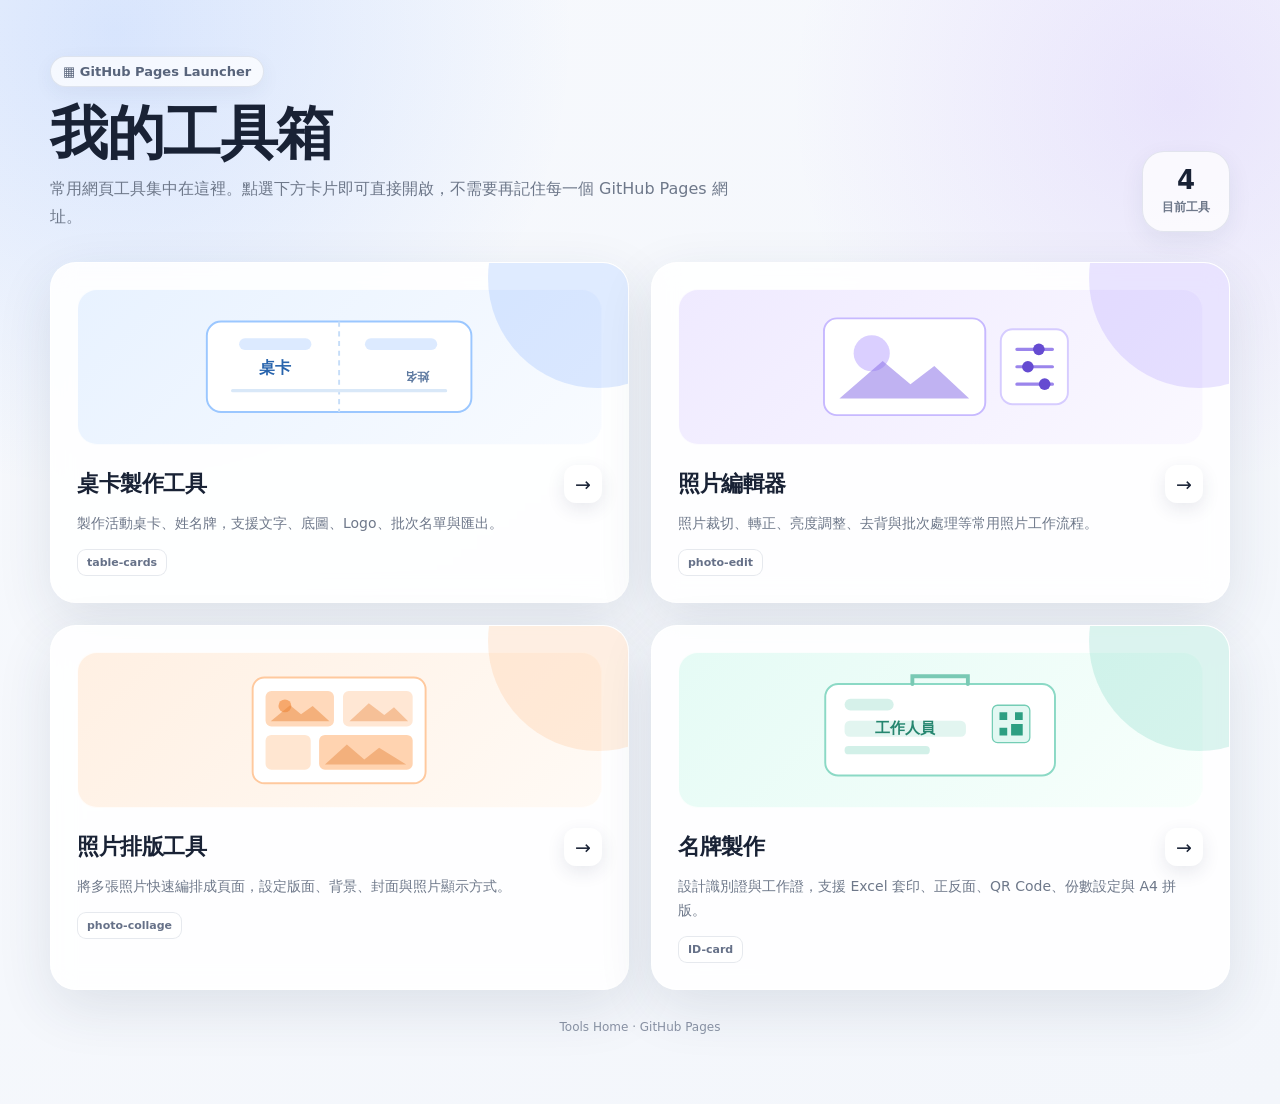
==== index.html @ 3f393a5d "Add ID-card to tools home" ====
<!DOCTYPE html>
<html lang="zh-Hant">
<head>
  <meta charset="UTF-8" />
  <meta name="viewport" content="width=device-width, initial-scale=1.0" />
  <meta name="theme-color" content="#f4f7fb" />
  <title>我的工具箱</title>
  <style>
    :root{
      --bg:#f3f6fb;--panel:rgba(255,255,255,.88);--text:#192235;--muted:#6e788a;
      --line:rgba(82,101,137,.14);--shadow:0 18px 55px rgba(37,52,81,.11);
      --shadow-hover:0 26px 70px rgba(37,52,81,.18);--radius:26px
    }
    *{box-sizing:border-box}
    html,body{margin:0;min-height:100%;font-family:"Microsoft JhengHei","Noto Sans TC",system-ui,-apple-system,BlinkMacSystemFont,"Segoe UI",sans-serif;color:var(--text)}
    body{min-height:100vh;background:radial-gradient(circle at 9% 3%,rgba(74,137,255,.18),transparent 29%),radial-gradient(circle at 92% 9%,rgba(151,97,255,.13),transparent 25%),linear-gradient(145deg,#f7f9fd,var(--bg))}
    a{color:inherit;text-decoration:none}
    .shell{width:min(1180px,calc(100% - 40px));margin:auto;padding:56px 0 70px}
    .hero{display:flex;align-items:flex-end;justify-content:space-between;gap:24px;margin-bottom:30px}
    .eyebrow{display:inline-flex;align-items:center;gap:8px;padding:7px 12px;border:1px solid var(--line);border-radius:999px;background:rgba(255,255,255,.72);font-size:13px;font-weight:800;color:#58647b;box-shadow:0 6px 20px rgba(45,61,95,.06)}
    h1{margin:15px 0 10px;font-size:clamp(36px,5vw,58px);line-height:1.08;letter-spacing:-1.5px}
    .hero p{max-width:690px;margin:0;color:var(--muted);font-size:16px;line-height:1.8}
    .count{flex:0 0 auto;padding:15px 19px;border:1px solid var(--line);border-radius:22px;background:rgba(255,255,255,.74);box-shadow:0 8px 25px rgba(35,52,86,.07);text-align:center}
    .count strong{display:block;font-size:26px;line-height:1}.count span{display:block;margin-top:6px;color:var(--muted);font-size:12px;font-weight:700}
    .grid{display:grid;grid-template-columns:repeat(2,minmax(0,1fr));gap:22px}
    .card{position:relative;min-height:330px;padding:26px;overflow:hidden;border:1px solid rgba(255,255,255,.9);border-radius:var(--radius);background:var(--panel);box-shadow:var(--shadow);backdrop-filter:blur(12px);transition:.22s ease}
    .card:hover{transform:translateY(-6px);box-shadow:var(--shadow-hover);border-color:rgba(95,118,160,.24)}
    .card:focus-visible{outline:4px solid rgba(61,118,255,.25);outline-offset:4px}
    .card::after{content:"";position:absolute;width:220px;height:220px;right:-80px;top:-95px;border-radius:50%;background:var(--glow);opacity:.75}
    .art{height:156px;display:flex;align-items:center;justify-content:center;position:relative;overflow:hidden;border:1px solid rgba(255,255,255,.8);border-radius:20px;background:var(--art-bg)}
    .art svg{width:88%;height:88%;position:relative;z-index:1}
    .card-head{display:flex;align-items:center;justify-content:space-between;gap:14px;margin-top:20px}
    .card h2{margin:0;font-size:22px;letter-spacing:-.4px}
    .arrow{width:38px;height:38px;display:grid;place-items:center;border-radius:12px;background:#fff;box-shadow:0 6px 18px rgba(35,52,86,.1);font-size:19px;transition:transform .2s ease}
    .card:hover .arrow{transform:translateX(3px)}
    .card p{margin:9px 0 0;color:var(--muted);font-size:14px;line-height:1.7}
    .tag{display:inline-block;margin-top:13px;padding:6px 9px;border:1px solid var(--line);border-radius:9px;background:rgba(255,255,255,.72);color:#667188;font-size:11px;font-weight:800}
    .table{--glow:rgba(74,142,255,.23);--art-bg:linear-gradient(135deg,#e8f2ff,#f8fbff)}
    .edit{--glow:rgba(127,92,255,.21);--art-bg:linear-gradient(135deg,#efeaff,#faf8ff)}
    .collage{--glow:rgba(255,158,79,.22);--art-bg:linear-gradient(135deg,#fff0e3,#fffaf5)}
    .idcard{--glow:rgba(45,190,156,.22);--art-bg:linear-gradient(135deg,#e5fbf5,#f8fffc)}
    footer{margin-top:30px;text-align:center;color:#8a93a5;font-size:12px}
    @media(max-width:760px){.shell{width:min(100% - 24px,1180px);padding:34px 0 45px}.hero{align-items:flex-start}.count{display:none}.grid{grid-template-columns:1fr}.card{min-height:310px;padding:20px}.art{height:145px}}
    @media(prefers-reduced-motion:reduce){.card,.arrow{transition:none}.card:hover{transform:none}}
  </style>
</head>
<body>
<main class="shell">
  <header class="hero">
    <div>
      <div class="eyebrow">▦ GitHub Pages Launcher</div>
      <h1>我的工具箱</h1>
      <p>常用網頁工具集中在這裡。點選下方卡片即可直接開啟，不需要再記住每一個 GitHub Pages 網址。</p>
    </div>
    <div class="count"><strong>4</strong><span>目前工具</span></div>
  </header>

  <section class="grid" aria-label="工具清單">
    <a class="card table" href="https://squall021.github.io/table-cards/" aria-label="開啟桌卡製作工具">
      <div class="art">
        <svg viewBox="0 0 520 210" aria-hidden="true">
          <rect x="55" y="35" width="410" height="140" rx="22" fill="#fff" stroke="#9bc7ff" stroke-width="3"/>
          <path d="M260 35v140" stroke="#c6ddf8" stroke-width="3" stroke-dasharray="8 7"/>
          <path d="M95 142h330" stroke="#d9e8f8" stroke-width="5" stroke-linecap="round"/>
          <rect x="105" y="61" width="112" height="18" rx="9" fill="#5f9eff" opacity=".22"/>
          <rect x="300" y="61" width="112" height="18" rx="9" fill="#5f9eff" opacity=".22"/>
          <text x="161" y="114" text-anchor="middle" font-size="25" font-weight="700" fill="#2864ad">桌卡</text>
          <g transform="translate(380 115) rotate(180)"><text x="0" y="0" text-anchor="middle" font-size="19" font-weight="700" fill="#5d79a0">姓名</text></g>
        </svg>
      </div>
      <div class="card-head"><h2>桌卡製作工具</h2><span class="arrow">→</span></div>
      <p>製作活動桌卡、姓名牌，支援文字、底圖、Logo、批次名單與匯出。</p>
      <span class="tag">table-cards</span>
    </a>

    <a class="card edit" href="https://squall021.github.io/photo-edit/" aria-label="開啟照片編輯器">
      <div class="art">
        <svg viewBox="0 0 520 210" aria-hidden="true">
          <rect x="80" y="30" width="250" height="150" rx="20" fill="#fff" stroke="#c7b9ff" stroke-width="3"/>
          <circle cx="154" cy="84" r="28" fill="#dacfff"/>
          <path d="M104 154l67-58 43 36 37-28 54 50z" fill="#8b72e8" opacity=".54"/>
          <g transform="translate(354 47)"><rect width="104" height="116" rx="18" fill="#fff" stroke="#d6ccff" stroke-width="3"/><path d="M25 31h55M25 58h55M25 85h55" stroke="#9b85ec" stroke-width="5" stroke-linecap="round"/><circle cx="59" cy="31" r="9" fill="#654bd1"/><circle cx="42" cy="58" r="9" fill="#654bd1"/><circle cx="68" cy="85" r="9" fill="#654bd1"/></g>
        </svg>
      </div>
      <div class="card-head"><h2>照片編輯器</h2><span class="arrow">→</span></div>
      <p>照片裁切、轉正、亮度調整、去背與批次處理等常用照片工作流程。</p>
      <span class="tag">photo-edit</span>
    </a>

    <a class="card collage" href="https://squall021.github.io/photo-collage/" aria-label="開啟照片排版工具">
      <div class="art">
        <svg viewBox="0 0 520 210" aria-hidden="true">
          <rect x="126" y="24" width="268" height="164" rx="18" fill="#fff" stroke="#ffc99e" stroke-width="3"/>
          <rect x="146" y="45" width="106" height="55" rx="9" fill="#ffd9bb"/><rect x="266" y="45" width="108" height="55" rx="9" fill="#ffe7d4"/><rect x="146" y="113" width="70" height="54" rx="9" fill="#ffe6d1"/><rect x="229" y="113" width="145" height="54" rx="9" fill="#ffd3b0"/>
          <circle cx="176" cy="68" r="10" fill="#f69d59" opacity=".8"/><path d="M154 92l30-25 17 14 18-13 26 24z" fill="#e9873c" opacity=".5"/><path d="M276 92l30-28 24 18 15-12 22 22z" fill="#eea167" opacity=".55"/><path d="M238 159l34-31 27 23 23-18 42 26z" fill="#e78e4a" opacity=".50"/>
        </svg>
      </div>
      <div class="card-head"><h2>照片排版工具</h2><span class="arrow">→</span></div>
      <p>將多張照片快速編排成頁面，設定版面、背景、封面與照片顯示方式。</p>
      <span class="tag">photo-collage</span>
    </a>

    <a class="card idcard" href="https://squall021.github.io/ID-card/" aria-label="開啟名牌製作工具">
      <div class="art">
        <svg viewBox="0 0 520 210" aria-hidden="true">
          <rect x="82" y="34" width="356" height="142" rx="20" fill="#fff" stroke="#8bd9c5" stroke-width="3"/>
          <rect x="112" y="57" width="76" height="18" rx="9" fill="#35b995" opacity=".2"/>
          <rect x="112" y="91" width="188" height="25" rx="8" fill="#35b995" opacity=".14"/>
          <rect x="112" y="130" width="132" height="13" rx="6" fill="#35b995" opacity=".22"/>
          <rect x="341" y="67" width="58" height="58" rx="8" fill="#e2f8f2" stroke="#74cdb5" stroke-width="2"/>
          <path d="M352 78h12v12h-12zM376 78h12v12h-12zM352 102h12v12h-12zM370 96h18v18h-18z" fill="#2d9f82"/>
          <path d="M217 34v-12h86v12" fill="none" stroke="#79c9b4" stroke-width="6" stroke-linecap="round"/>
          <text x="206" y="110" text-anchor="middle" font-size="24" font-weight="700" fill="#25866f">工作人員</text>
        </svg>
      </div>
      <div class="card-head"><h2>名牌製作</h2><span class="arrow">→</span></div>
      <p>設計識別證與工作證，支援 Excel 套印、正反面、QR Code、份數設定與 A4 拼版。</p>
      <span class="tag">ID-card</span>
    </a>
  </section>

  <footer>Tools Home · GitHub Pages</footer>
</main>
</body>
</html>
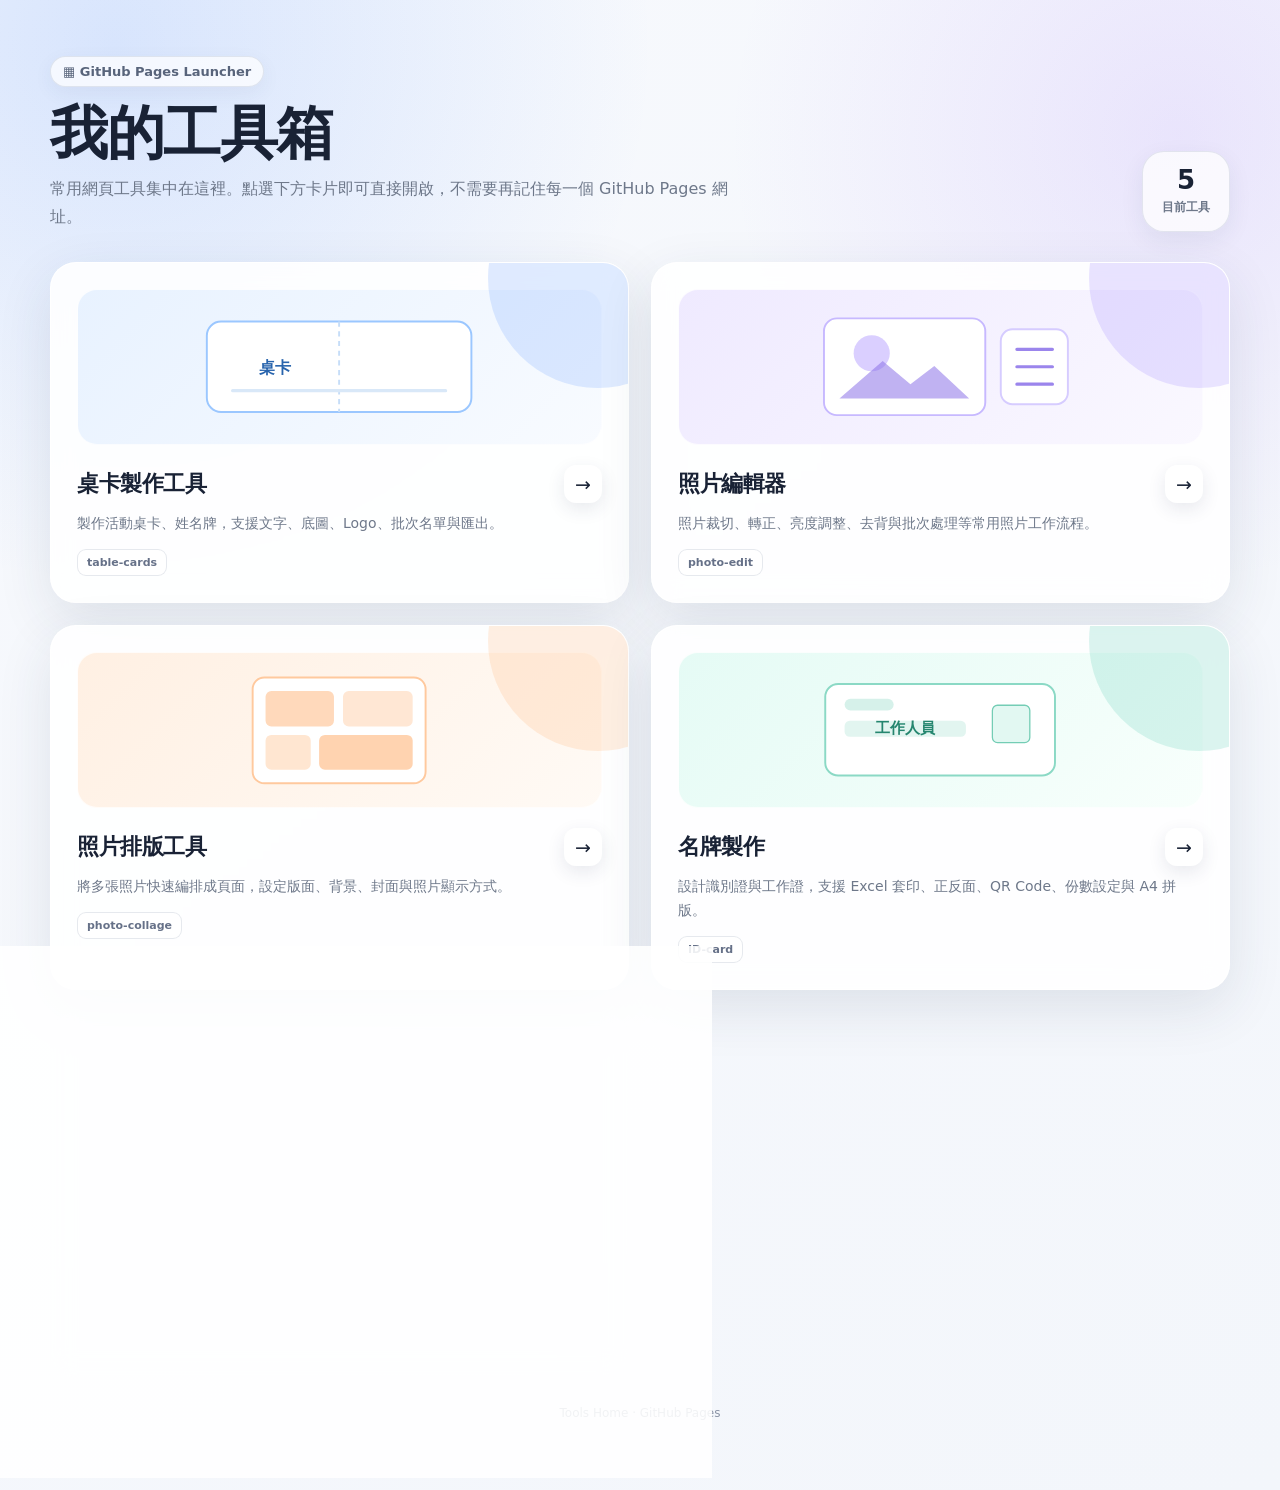
==== commit 2fc7ffdb: "Add icon editor to tools home" ====
--- a/index.html
+++ b/index.html
@@ -1,125 +1,136 @@
 <!DOCTYPE html>
 <html lang="zh-Hant">
 <head>
-  <meta charset="UTF-8" />
-  <meta name="viewport" content="width=device-width, initial-scale=1.0" />
-  <meta name="theme-color" content="#f4f7fb" />
-  <title>我的工具箱</title>
-  <style>
-    :root{
-      --bg:#f3f6fb;--panel:rgba(255,255,255,.88);--text:#192235;--muted:#6e788a;
-      --line:rgba(82,101,137,.14);--shadow:0 18px 55px rgba(37,52,81,.11);
-      --shadow-hover:0 26px 70px rgba(37,52,81,.18);--radius:26px
-    }
-    *{box-sizing:border-box}
-    html,body{margin:0;min-height:100%;font-family:"Microsoft JhengHei","Noto Sans TC",system-ui,-apple-system,BlinkMacSystemFont,"Segoe UI",sans-serif;color:var(--text)}
-    body{min-height:100vh;background:radial-gradient(circle at 9% 3%,rgba(74,137,255,.18),transparent 29%),radial-gradient(circle at 92% 9%,rgba(151,97,255,.13),transparent 25%),linear-gradient(145deg,#f7f9fd,var(--bg))}
-    a{color:inherit;text-decoration:none}
-    .shell{width:min(1180px,calc(100% - 40px));margin:auto;padding:56px 0 70px}
-    .hero{display:flex;align-items:flex-end;justify-content:space-between;gap:24px;margin-bottom:30px}
-    .eyebrow{display:inline-flex;align-items:center;gap:8px;padding:7px 12px;border:1px solid var(--line);border-radius:999px;background:rgba(255,255,255,.72);font-size:13px;font-weight:800;color:#58647b;box-shadow:0 6px 20px rgba(45,61,95,.06)}
-    h1{margin:15px 0 10px;font-size:clamp(36px,5vw,58px);line-height:1.08;letter-spacing:-1.5px}
-    .hero p{max-width:690px;margin:0;color:var(--muted);font-size:16px;line-height:1.8}
-    .count{flex:0 0 auto;padding:15px 19px;border:1px solid var(--line);border-radius:22px;background:rgba(255,255,255,.74);box-shadow:0 8px 25px rgba(35,52,86,.07);text-align:center}
-    .count strong{display:block;font-size:26px;line-height:1}.count span{display:block;margin-top:6px;color:var(--muted);font-size:12px;font-weight:700}
-    .grid{display:grid;grid-template-columns:repeat(2,minmax(0,1fr));gap:22px}
-    .card{position:relative;min-height:330px;padding:26px;overflow:hidden;border:1px solid rgba(255,255,255,.9);border-radius:var(--radius);background:var(--panel);box-shadow:var(--shadow);backdrop-filter:blur(12px);transition:.22s ease}
-    .card:hover{transform:translateY(-6px);box-shadow:var(--shadow-hover);border-color:rgba(95,118,160,.24)}
-    .card:focus-visible{outline:4px solid rgba(61,118,255,.25);outline-offset:4px}
-    .card::after{content:"";position:absolute;width:220px;height:220px;right:-80px;top:-95px;border-radius:50%;background:var(--glow);opacity:.75}
-    .art{height:156px;display:flex;align-items:center;justify-content:center;position:relative;overflow:hidden;border:1px solid rgba(255,255,255,.8);border-radius:20px;background:var(--art-bg)}
-    .art svg{width:88%;height:88%;position:relative;z-index:1}
-    .card-head{display:flex;align-items:center;justify-content:space-between;gap:14px;margin-top:20px}
-    .card h2{margin:0;font-size:22px;letter-spacing:-.4px}
-    .arrow{width:38px;height:38px;display:grid;place-items:center;border-radius:12px;background:#fff;box-shadow:0 6px 18px rgba(35,52,86,.1);font-size:19px;transition:transform .2s ease}
-    .card:hover .arrow{transform:translateX(3px)}
-    .card p{margin:9px 0 0;color:var(--muted);font-size:14px;line-height:1.7}
-    .tag{display:inline-block;margin-top:13px;padding:6px 9px;border:1px solid var(--line);border-radius:9px;background:rgba(255,255,255,.72);color:#667188;font-size:11px;font-weight:800}
-    .table{--glow:rgba(74,142,255,.23);--art-bg:linear-gradient(135deg,#e8f2ff,#f8fbff)}
-    .edit{--glow:rgba(127,92,255,.21);--art-bg:linear-gradient(135deg,#efeaff,#faf8ff)}
-    .collage{--glow:rgba(255,158,79,.22);--art-bg:linear-gradient(135deg,#fff0e3,#fffaf5)}
-    .idcard{--glow:rgba(45,190,156,.22);--art-bg:linear-gradient(135deg,#e5fbf5,#f8fffc)}
-    footer{margin-top:30px;text-align:center;color:#8a93a5;font-size:12px}
-    @media(max-width:760px){.shell{width:min(100% - 24px,1180px);padding:34px 0 45px}.hero{align-items:flex-start}.count{display:none}.grid{grid-template-columns:1fr}.card{min-height:310px;padding:20px}.art{height:145px}}
-    @media(prefers-reduced-motion:reduce){.card,.arrow{transition:none}.card:hover{transform:none}}
-  </style>
+<meta charset="UTF-8">
+<meta name="viewport" content="width=device-width, initial-scale=1.0">
+<meta name="theme-color" content="#f4f7fb">
+<title>我的工具箱</title>
+<style>
+:root{
+  --bg:#f3f6fb;--panel:rgba(255,255,255,.88);--text:#192235;--muted:#6e788a;
+  --line:rgba(82,101,137,.14);--shadow:0 18px 55px rgba(37,52,81,.11);
+  --shadow-hover:0 26px 70px rgba(37,52,81,.18);--radius:26px
+}
+*{box-sizing:border-box}
+html,body{margin:0;min-height:100%;font-family:"Microsoft JhengHei","Noto Sans TC",system-ui,-apple-system,BlinkMacSystemFont,"Segoe UI",sans-serif;color:var(--text)}
+body{min-height:100vh;background:radial-gradient(circle at 9% 3%,rgba(74,137,255,.18),transparent 29%),radial-gradient(circle at 92% 9%,rgba(151,97,255,.13),transparent 25%),linear-gradient(145deg,#f7f9fd,var(--bg))}
+a{color:inherit;text-decoration:none}
+.shell{width:min(1180px,calc(100% - 40px));margin:auto;padding:56px 0 70px}
+.hero{display:flex;align-items:flex-end;justify-content:space-between;gap:24px;margin-bottom:30px}
+.eyebrow{display:inline-flex;align-items:center;gap:8px;padding:7px 12px;border:1px solid var(--line);border-radius:999px;background:rgba(255,255,255,.72);font-size:13px;font-weight:800;color:#58647b;box-shadow:0 6px 20px rgba(45,61,95,.06)}
+h1{margin:15px 0 10px;font-size:clamp(36px,5vw,58px);line-height:1.08;letter-spacing:-1.5px}
+.hero p{max-width:690px;margin:0;color:var(--muted);font-size:16px;line-height:1.8}
+.count{flex:0 0 auto;padding:15px 19px;border:1px solid var(--line);border-radius:22px;background:rgba(255,255,255,.74);box-shadow:0 8px 25px rgba(35,52,86,.07);text-align:center}
+.count strong{display:block;font-size:26px;line-height:1}.count span{display:block;margin-top:6px;color:var(--muted);font-size:12px;font-weight:700}
+.grid{display:grid;grid-template-columns:repeat(2,minmax(0,1fr));gap:22px}
+.card{position:relative;min-height:330px;padding:26px;overflow:hidden;border:1px solid rgba(255,255,255,.9);border-radius:var(--radius);background:var(--panel);box-shadow:var(--shadow);backdrop-filter:blur(12px);transition:.22s ease}
+.card:hover{transform:translateY(-6px);box-shadow:var(--shadow-hover);border-color:rgba(95,118,160,.24)}
+.card:focus-visible{outline:4px solid rgba(61,118,255,.25);outline-offset:4px}
+.card::after{content:"";position:absolute;width:220px;height:220px;right:-80px;top:-95px;border-radius:50%;background:var(--glow);opacity:.75}
+.art{height:156px;display:flex;align-items:center;justify-content:center;position:relative;overflow:hidden;border:1px solid rgba(255,255,255,.8);border-radius:20px;background:var(--art-bg)}
+.art svg{width:88%;height:88%;position:relative;z-index:1}
+.card-head{display:flex;align-items:center;justify-content:space-between;gap:14px;margin-top:20px}
+.card h2{margin:0;font-size:22px;letter-spacing:-.4px}
+.arrow{width:38px;height:38px;display:grid;place-items:center;border-radius:12px;background:#fff;box-shadow:0 6px 18px rgba(35,52,86,.1);font-size:19px;transition:transform .2s ease}
+.card:hover .arrow{transform:translateX(3px)}
+.card p{margin:9px 0 0;color:var(--muted);font-size:14px;line-height:1.7}
+.tag{display:inline-block;margin-top:13px;padding:6px 9px;border:1px solid var(--line);border-radius:9px;background:rgba(255,255,255,.72);color:#667188;font-size:11px;font-weight:800}
+.table{--glow:rgba(74,142,255,.23);--art-bg:linear-gradient(135deg,#e8f2ff,#f8fbff)}
+.edit{--glow:rgba(127,92,255,.21);--art-bg:linear-gradient(135deg,#efeaff,#faf8ff)}
+.collage{--glow:rgba(255,158,79,.22);--art-bg:linear-gradient(135deg,#fff0e3,#fffaf5)}
+.idcard{--glow:rgba(45,190,156,.22);--art-bg:linear-gradient(135deg,#e5fbf5,#f8fffc)}
+.iconeditor{--glow:rgba(35,99,235,.22);--art-bg:linear-gradient(135deg,#eaf1ff,#f9fbff)}
+footer{margin-top:30px;text-align:center;color:#8a93a5;font-size:12px}
+@media(max-width:760px){.shell{width:min(100% - 24px,1180px);padding:34px 0 45px}.hero{align-items:flex-start}.count{display:none}.grid{grid-template-columns:1fr}.card{min-height:310px;padding:20px}.art{height:145px}}
+@media(prefers-reduced-motion:reduce){.card,.arrow{transition:none}.card:hover{transform:none}}
+</style>
 </head>
 <body>
 <main class="shell">
-  <header class="hero">
-    <div>
-      <div class="eyebrow">▦ GitHub Pages Launcher</div>
-      <h1>我的工具箱</h1>
-      <p>常用網頁工具集中在這裡。點選下方卡片即可直接開啟，不需要再記住每一個 GitHub Pages 網址。</p>
+<header class="hero">
+  <div>
+    <div class="eyebrow">▦ GitHub Pages Launcher</div>
+    <h1>我的工具箱</h1>
+    <p>常用網頁工具集中在這裡。點選下方卡片即可直接開啟，不需要再記住每一個 GitHub Pages 網址。</p>
+  </div>
+  <div class="count"><strong>5</strong><span>目前工具</span></div>
+</header>
+
+<section class="grid" aria-label="工具清單">
+  <a class="card table" href="https://squall021.github.io/table-cards/" aria-label="開啟桌卡製作工具">
+    <div class="art">
+      <svg viewBox="0 0 520 210" aria-hidden="true">
+        <rect x="55" y="35" width="410" height="140" rx="22" fill="#fff" stroke="#9bc7ff" stroke-width="3"/>
+        <path d="M260 35v140" stroke="#c6ddf8" stroke-width="3" stroke-dasharray="8 7"/>
+        <path d="M95 142h330" stroke="#d9e8f8" stroke-width="5" stroke-linecap="round"/>
+        <text x="161" y="114" text-anchor="middle" font-size="25" font-weight="700" fill="#2864ad">桌卡</text>
+      </svg>
     </div>
-    <div class="count"><strong>4</strong><span>目前工具</span></div>
-  </header>
+    <div class="card-head"><h2>桌卡製作工具</h2><span class="arrow">→</span></div>
+    <p>製作活動桌卡、姓名牌，支援文字、底圖、Logo、批次名單與匯出。</p>
+    <span class="tag">table-cards</span>
+  </a>
 
-  <section class="grid" aria-label="工具清單">
-    <a class="card table" href="https://squall021.github.io/table-cards/" aria-label="開啟桌卡製作工具">
-      <div class="art">
-        <svg viewBox="0 0 520 210" aria-hidden="true">
-          <rect x="55" y="35" width="410" height="140" rx="22" fill="#fff" stroke="#9bc7ff" stroke-width="3"/>
-          <path d="M260 35v140" stroke="#c6ddf8" stroke-width="3" stroke-dasharray="8 7"/>
-          <path d="M95 142h330" stroke="#d9e8f8" stroke-width="5" stroke-linecap="round"/>
-          <rect x="105" y="61" width="112" height="18" rx="9" fill="#5f9eff" opacity=".22"/>
-          <rect x="300" y="61" width="112" height="18" rx="9" fill="#5f9eff" opacity=".22"/>
-          <text x="161" y="114" text-anchor="middle" font-size="25" font-weight="700" fill="#2864ad">桌卡</text>
-          <g transform="translate(380 115) rotate(180)"><text x="0" y="0" text-anchor="middle" font-size="19" font-weight="700" fill="#5d79a0">姓名</text></g>
-        </svg>
-      </div>
-      <div class="card-head"><h2>桌卡製作工具</h2><span class="arrow">→</span></div>
-      <p>製作活動桌卡、姓名牌，支援文字、底圖、Logo、批次名單與匯出。</p>
-      <span class="tag">table-cards</span>
-    </a>
+  <a class="card edit" href="https://squall021.github.io/photo-edit/" aria-label="開啟照片編輯器">
+    <div class="art">
+      <svg viewBox="0 0 520 210" aria-hidden="true">
+        <rect x="80" y="30" width="250" height="150" rx="20" fill="#fff" stroke="#c7b9ff" stroke-width="3"/>
+        <circle cx="154" cy="84" r="28" fill="#dacfff"/>
+        <path d="M104 154l67-58 43 36 37-28 54 50z" fill="#8b72e8" opacity=".54"/>
+        <g transform="translate(354 47)"><rect width="104" height="116" rx="18" fill="#fff" stroke="#d6ccff" stroke-width="3"/><path d="M25 31h55M25 58h55M25 85h55" stroke="#9b85ec" stroke-width="5" stroke-linecap="round"/></g>
+      </svg>
+    </div>
+    <div class="card-head"><h2>照片編輯器</h2><span class="arrow">→</span></div>
+    <p>照片裁切、轉正、亮度調整、去背與批次處理等常用照片工作流程。</p>
+    <span class="tag">photo-edit</span>
+  </a>
 
-    <a class="card edit" href="https://squall021.github.io/photo-edit/" aria-label="開啟照片編輯器">
-      <div class="art">
-        <svg viewBox="0 0 520 210" aria-hidden="true">
-          <rect x="80" y="30" width="250" height="150" rx="20" fill="#fff" stroke="#c7b9ff" stroke-width="3"/>
-          <circle cx="154" cy="84" r="28" fill="#dacfff"/>
-          <path d="M104 154l67-58 43 36 37-28 54 50z" fill="#8b72e8" opacity=".54"/>
-          <g transform="translate(354 47)"><rect width="104" height="116" rx="18" fill="#fff" stroke="#d6ccff" stroke-width="3"/><path d="M25 31h55M25 58h55M25 85h55" stroke="#9b85ec" stroke-width="5" stroke-linecap="round"/><circle cx="59" cy="31" r="9" fill="#654bd1"/><circle cx="42" cy="58" r="9" fill="#654bd1"/><circle cx="68" cy="85" r="9" fill="#654bd1"/></g>
-        </svg>
-      </div>
-      <div class="card-head"><h2>照片編輯器</h2><span class="arrow">→</span></div>
-      <p>照片裁切、轉正、亮度調整、去背與批次處理等常用照片工作流程。</p>
-      <span class="tag">photo-edit</span>
-    </a>
+  <a class="card collage" href="https://squall021.github.io/photo-collage/" aria-label="開啟照片排版工具">
+    <div class="art">
+      <svg viewBox="0 0 520 210" aria-hidden="true">
+        <rect x="126" y="24" width="268" height="164" rx="18" fill="#fff" stroke="#ffc99e" stroke-width="3"/>
+        <rect x="146" y="45" width="106" height="55" rx="9" fill="#ffd9bb"/><rect x="266" y="45" width="108" height="55" rx="9" fill="#ffe7d4"/>
+        <rect x="146" y="113" width="70" height="54" rx="9" fill="#ffe6d1"/><rect x="229" y="113" width="145" height="54" rx="9" fill="#ffd3b0"/>
+      </svg>
+    </div>
+    <div class="card-head"><h2>照片排版工具</h2><span class="arrow">→</span></div>
+    <p>將多張照片快速編排成頁面，設定版面、背景、封面與照片顯示方式。</p>
+    <span class="tag">photo-collage</span>
+  </a>
 
-    <a class="card collage" href="https://squall021.github.io/photo-collage/" aria-label="開啟照片排版工具">
-      <div class="art">
-        <svg viewBox="0 0 520 210" aria-hidden="true">
-          <rect x="126" y="24" width="268" height="164" rx="18" fill="#fff" stroke="#ffc99e" stroke-width="3"/>
-          <rect x="146" y="45" width="106" height="55" rx="9" fill="#ffd9bb"/><rect x="266" y="45" width="108" height="55" rx="9" fill="#ffe7d4"/><rect x="146" y="113" width="70" height="54" rx="9" fill="#ffe6d1"/><rect x="229" y="113" width="145" height="54" rx="9" fill="#ffd3b0"/>
-          <circle cx="176" cy="68" r="10" fill="#f69d59" opacity=".8"/><path d="M154 92l30-25 17 14 18-13 26 24z" fill="#e9873c" opacity=".5"/><path d="M276 92l30-28 24 18 15-12 22 22z" fill="#eea167" opacity=".55"/><path d="M238 159l34-31 27 23 23-18 42 26z" fill="#e78e4a" opacity=".50"/>
-        </svg>
-      </div>
-      <div class="card-head"><h2>照片排版工具</h2><span class="arrow">→</span></div>
-      <p>將多張照片快速編排成頁面，設定版面、背景、封面與照片顯示方式。</p>
-      <span class="tag">photo-collage</span>
-    </a>
+  <a class="card idcard" href="https://squall021.github.io/ID-card/" aria-label="開啟名牌製作工具">
+    <div class="art">
+      <svg viewBox="0 0 520 210" aria-hidden="true">
+        <rect x="82" y="34" width="356" height="142" rx="20" fill="#fff" stroke="#8bd9c5" stroke-width="3"/>
+        <rect x="112" y="57" width="76" height="18" rx="9" fill="#35b995" opacity=".2"/>
+        <rect x="112" y="91" width="188" height="25" rx="8" fill="#35b995" opacity=".14"/>
+        <rect x="341" y="67" width="58" height="58" rx="8" fill="#e2f8f2" stroke="#74cdb5" stroke-width="2"/>
+        <text x="206" y="110" text-anchor="middle" font-size="24" font-weight="700" fill="#25866f">工作人員</text>
+      </svg>
+    </div>
+    <div class="card-head"><h2>名牌製作</h2><span class="arrow">→</span></div>
+    <p>設計識別證與工作證，支援 Excel 套印、正反面、QR Code、份數設定與 A4 拼版。</p>
+    <span class="tag">ID-card</span>
+  </a>
 
-    <a class="card idcard" href="https://squall021.github.io/ID-card/" aria-label="開啟名牌製作工具">
-      <div class="art">
-        <svg viewBox="0 0 520 210" aria-hidden="true">
-          <rect x="82" y="34" width="356" height="142" rx="20" fill="#fff" stroke="#8bd9c5" stroke-width="3"/>
-          <rect x="112" y="57" width="76" height="18" rx="9" fill="#35b995" opacity=".2"/>
-          <rect x="112" y="91" width="188" height="25" rx="8" fill="#35b995" opacity=".14"/>
-          <rect x="112" y="130" width="132" height="13" rx="6" fill="#35b995" opacity=".22"/>
-          <rect x="341" y="67" width="58" height="58" rx="8" fill="#e2f8f2" stroke="#74cdb5" stroke-width="2"/>
-          <path d="M352 78h12v12h-12zM376 78h12v12h-12zM352 102h12v12h-12zM370 96h18v18h-18z" fill="#2d9f82"/>
-          <path d="M217 34v-12h86v12" fill="none" stroke="#79c9b4" stroke-width="6" stroke-linecap="round"/>
-          <text x="206" y="110" text-anchor="middle" font-size="24" font-weight="700" fill="#25866f">工作人員</text>
-        </svg>
-      </div>
-      <div class="card-head"><h2>名牌製作</h2><span class="arrow">→</span></div>
-      <p>設計識別證與工作證，支援 Excel 套印、正反面、QR Code、份數設定與 A4 拼版。</p>
-      <span class="tag">ID-card</span>
-    </a>
-  </section>
+  <a class="card iconeditor" href="https://squall021.github.io/icon-editor/" aria-label="開啟圖示編輯器">
+    <div class="art">
+      <svg viewBox="0 0 520 210" aria-hidden="true">
+        <rect x="72" y="38" width="120" height="120" rx="30" fill="#2563eb"/>
+        <path d="M103 91c15 29 25 39 54 54l18-18c5-5 11-6 17-4 9 3 18 5 26 5v27c-55 0-100-45-100-100h27c0 8 2 17 5 26 2 6 1 12-4 17l-18 18" transform="translate(-30 -10) scale(.72)" fill="#fff"/>
+        <rect x="232" y="44" width="90" height="90" rx="45" fill="#5b8def"/>
+        <path d="M277 66c-14 0-25 11-25 25 0 19 25 42 25 42s25-23 25-42c0-14-11-25-25-25zm0 34a9 9 0 1 1 0-18 9 9 0 0 1 0 18z" fill="#fff"/>
+        <rect x="350" y="47" width="105" height="105" rx="22" fill="#eaf1ff" stroke="#2563eb" stroke-width="3"/>
+        <path d="M374 129V78l28-10 28 10v51M386 91h7M411 91h7M386 108h7M411 108h7" fill="none" stroke="#2563eb" stroke-width="6" stroke-linecap="round" stroke-linejoin="round"/>
+      </svg>
+    </div>
+    <div class="card-head"><h2>圖示編輯器</h2><span class="arrow">→</span></div>
+    <p>選擇常用圖示或上傳自訂素材，調整圖示與背景顏色、形狀、尺寸並匯出 PNG / SVG。</p>
+    <span class="tag">icon-editor · V1.1</span>
+  </a>
+</section>
 
-  <footer>Tools Home · GitHub Pages</footer>
+<footer>Tools Home · GitHub Pages</footer>
 </main>
 </body>
 </html>
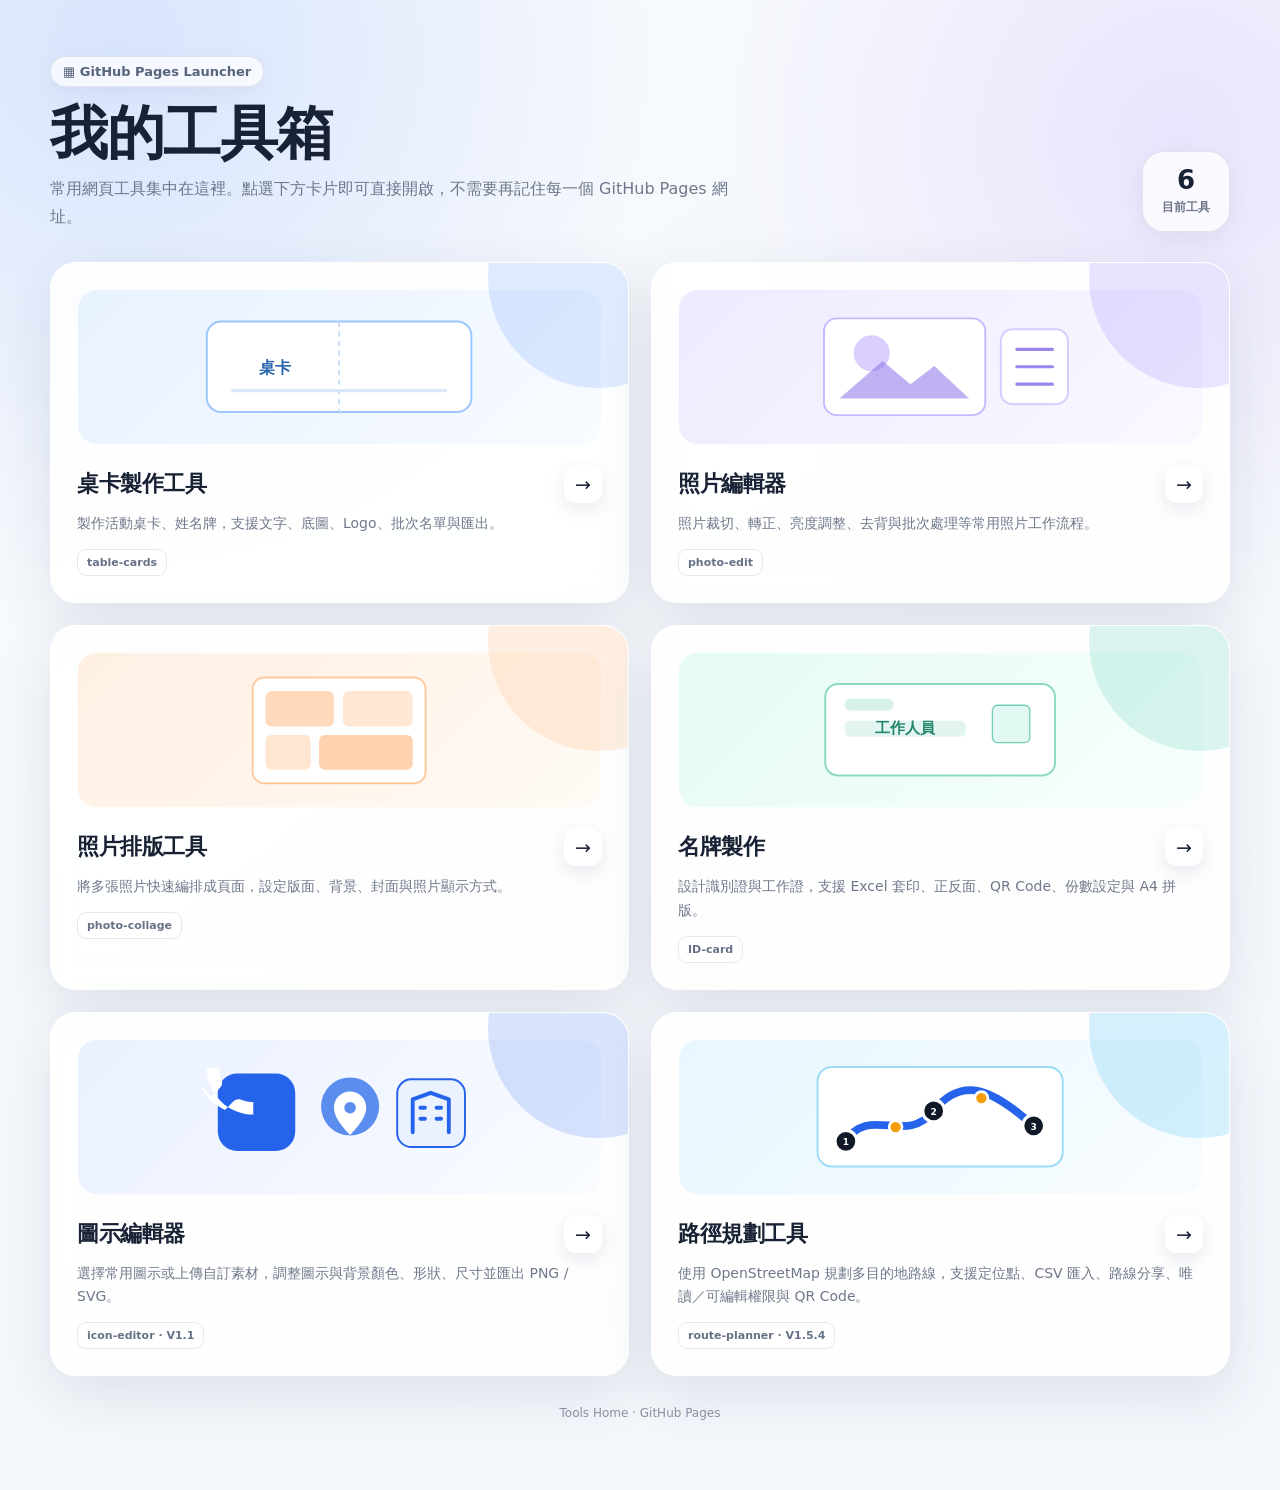
==== commit 0883ed2b: "Add route planner to toolbox" ====
--- a/index.html
+++ b/index.html
@@ -40,6 +40,7 @@
 .collage{--glow:rgba(255,158,79,.22);--art-bg:linear-gradient(135deg,#fff0e3,#fffaf5)}
 .idcard{--glow:rgba(45,190,156,.22);--art-bg:linear-gradient(135deg,#e5fbf5,#f8fffc)}
 .iconeditor{--glow:rgba(35,99,235,.22);--art-bg:linear-gradient(135deg,#eaf1ff,#f9fbff)}
+.routeplanner{--glow:rgba(14,165,233,.22);--art-bg:linear-gradient(135deg,#e8f7ff,#f8fcff)}
 footer{margin-top:30px;text-align:center;color:#8a93a5;font-size:12px}
 @media(max-width:760px){.shell{width:min(100% - 24px,1180px);padding:34px 0 45px}.hero{align-items:flex-start}.count{display:none}.grid{grid-template-columns:1fr}.card{min-height:310px;padding:20px}.art{height:145px}}
 @media(prefers-reduced-motion:reduce){.card,.arrow{transition:none}.card:hover{transform:none}}
@@ -53,7 +54,7 @@
     <h1>我的工具箱</h1>
     <p>常用網頁工具集中在這裡。點選下方卡片即可直接開啟，不需要再記住每一個 GitHub Pages 網址。</p>
   </div>
-  <div class="count"><strong>5</strong><span>目前工具</span></div>
+  <div class="count"><strong>6</strong><span>目前工具</span></div>
 </header>
 
 <section class="grid" aria-label="工具清單">
@@ -128,6 +129,26 @@
     <p>選擇常用圖示或上傳自訂素材，調整圖示與背景顏色、形狀、尺寸並匯出 PNG / SVG。</p>
     <span class="tag">icon-editor · V1.1</span>
   </a>
+
+  <a class="card routeplanner" href="https://squall021.github.io/route-planner/" aria-label="開啟路徑規劃工具">
+    <div class="art">
+      <svg viewBox="0 0 520 210" aria-hidden="true">
+        <rect x="70" y="28" width="380" height="154" rx="22" fill="#fff" stroke="#9bdcf6" stroke-width="3"/>
+        <path d="M112 145C150 84 206 151 250 96S340 61 406 120" fill="none" stroke="#2563eb" stroke-width="12" stroke-linecap="round" stroke-linejoin="round"/>
+        <circle cx="114" cy="143" r="17" fill="#111827" stroke="#fff" stroke-width="5"/>
+        <circle cx="250" cy="96" r="17" fill="#111827" stroke="#fff" stroke-width="5"/>
+        <circle cx="405" cy="119" r="17" fill="#111827" stroke="#fff" stroke-width="5"/>
+        <circle cx="191" cy="121" r="10" fill="#f59e0b" stroke="#fff" stroke-width="4"/>
+        <circle cx="324" cy="76" r="10" fill="#f59e0b" stroke="#fff" stroke-width="4"/>
+        <text x="114" y="149" text-anchor="middle" font-size="14" font-weight="800" fill="#fff">1</text>
+        <text x="250" y="102" text-anchor="middle" font-size="14" font-weight="800" fill="#fff">2</text>
+        <text x="405" y="125" text-anchor="middle" font-size="14" font-weight="800" fill="#fff">3</text>
+      </svg>
+    </div>
+    <div class="card-head"><h2>路徑規劃工具</h2><span class="arrow">→</span></div>
+    <p>使用 OpenStreetMap 規劃多目的地路線，支援定位點、CSV 匯入、路線分享、唯讀／可編輯權限與 QR Code。</p>
+    <span class="tag">route-planner · V1.5.4</span>
+  </a>
 </section>
 
 <footer>Tools Home · GitHub Pages</footer>
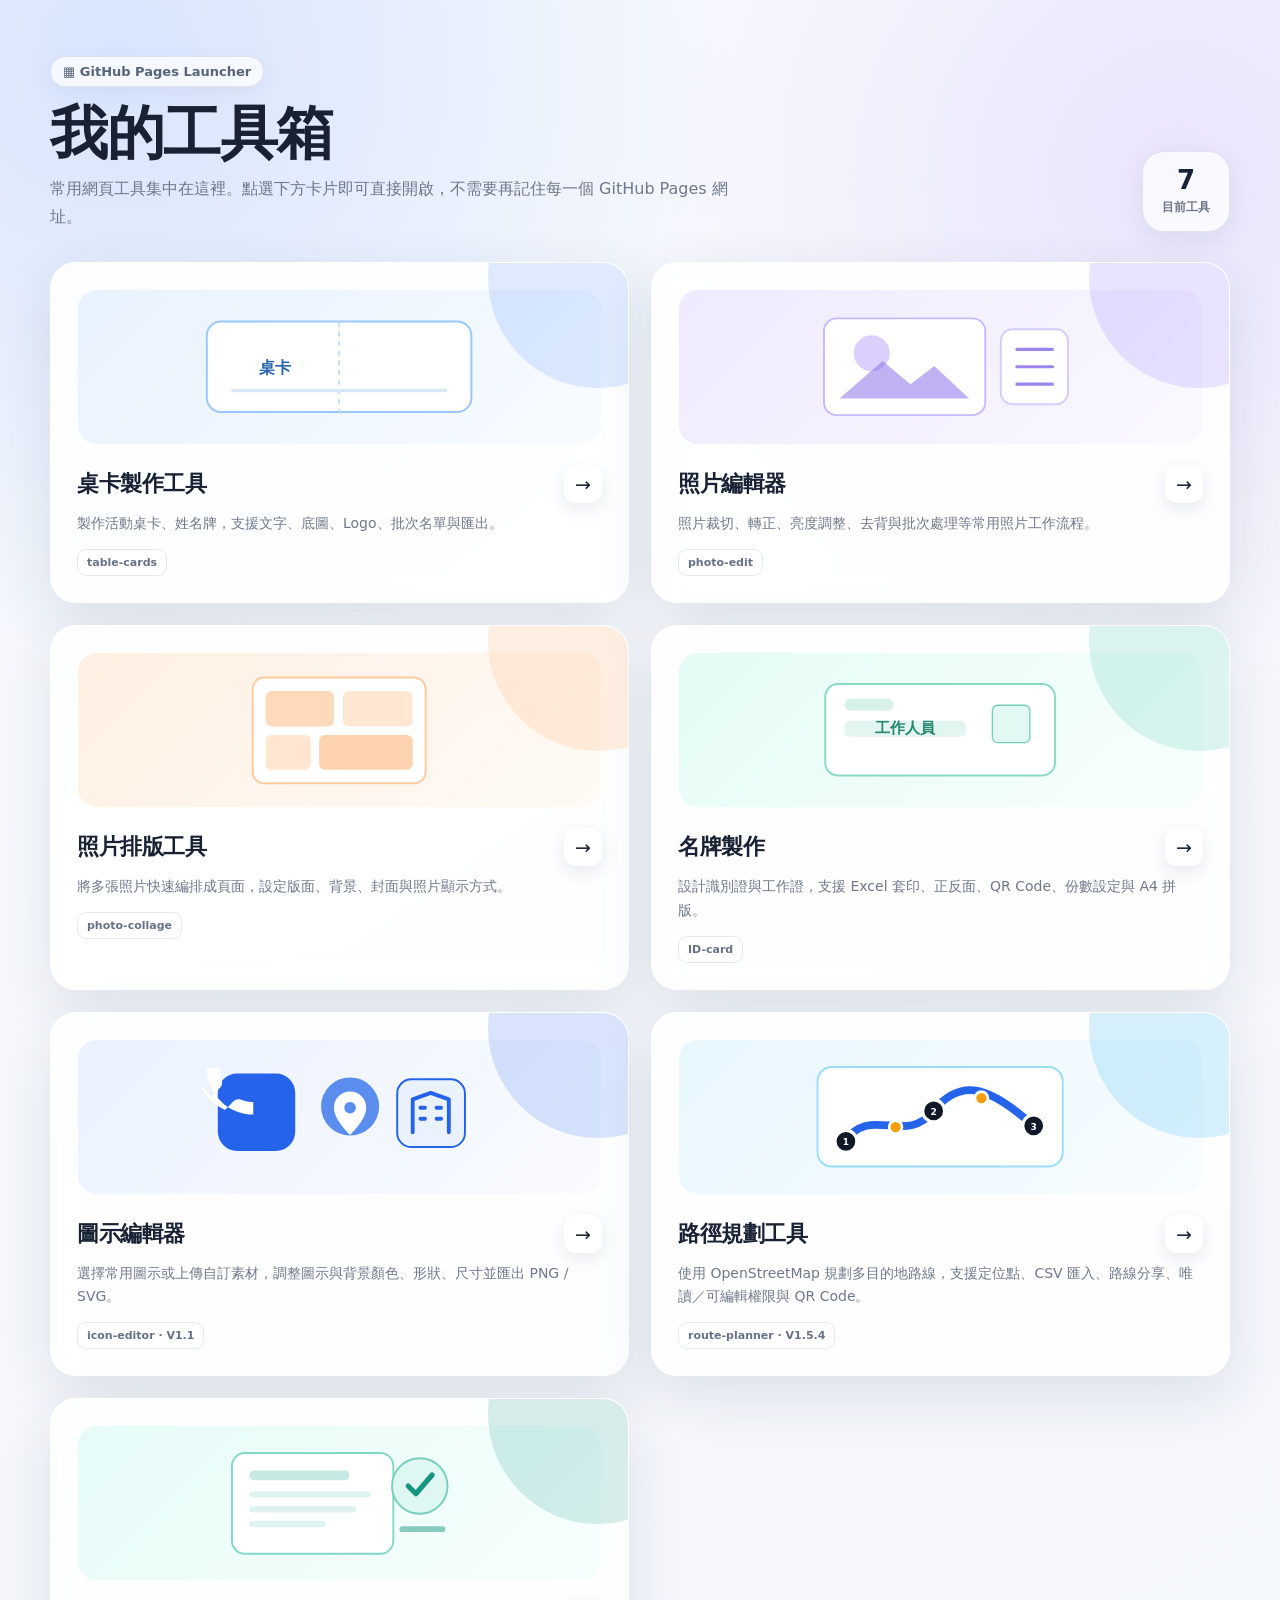
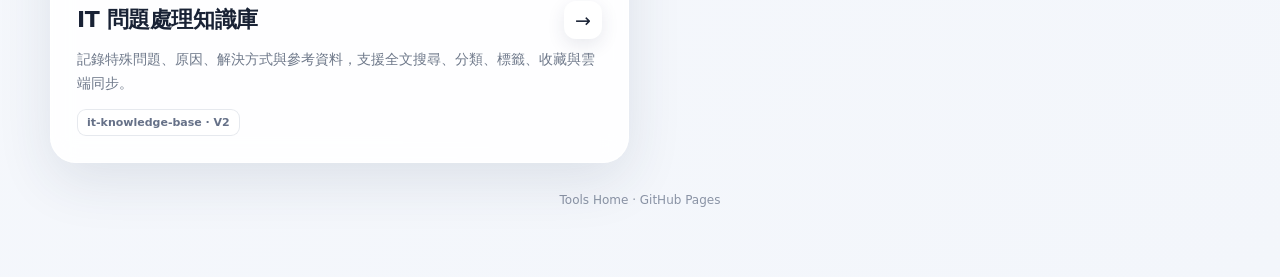
==== commit 1970df52: "Add IT knowledge base to tools home" ====
--- a/index.html
+++ b/index.html
@@ -6,152 +6,29 @@
 <meta name="theme-color" content="#f4f7fb">
 <title>我的工具箱</title>
 <style>
-:root{
-  --bg:#f3f6fb;--panel:rgba(255,255,255,.88);--text:#192235;--muted:#6e788a;
-  --line:rgba(82,101,137,.14);--shadow:0 18px 55px rgba(37,52,81,.11);
-  --shadow-hover:0 26px 70px rgba(37,52,81,.18);--radius:26px
-}
-*{box-sizing:border-box}
-html,body{margin:0;min-height:100%;font-family:"Microsoft JhengHei","Noto Sans TC",system-ui,-apple-system,BlinkMacSystemFont,"Segoe UI",sans-serif;color:var(--text)}
+:root{--bg:#f3f6fb;--panel:rgba(255,255,255,.88);--text:#192235;--muted:#6e788a;--line:rgba(82,101,137,.14);--shadow:0 18px 55px rgba(37,52,81,.11);--shadow-hover:0 26px 70px rgba(37,52,81,.18);--radius:26px}
+*{box-sizing:border-box}html,body{margin:0;min-height:100%;font-family:"Microsoft JhengHei","Noto Sans TC",system-ui,-apple-system,BlinkMacSystemFont,"Segoe UI",sans-serif;color:var(--text)}
 body{min-height:100vh;background:radial-gradient(circle at 9% 3%,rgba(74,137,255,.18),transparent 29%),radial-gradient(circle at 92% 9%,rgba(151,97,255,.13),transparent 25%),linear-gradient(145deg,#f7f9fd,var(--bg))}
-a{color:inherit;text-decoration:none}
-.shell{width:min(1180px,calc(100% - 40px));margin:auto;padding:56px 0 70px}
-.hero{display:flex;align-items:flex-end;justify-content:space-between;gap:24px;margin-bottom:30px}
-.eyebrow{display:inline-flex;align-items:center;gap:8px;padding:7px 12px;border:1px solid var(--line);border-radius:999px;background:rgba(255,255,255,.72);font-size:13px;font-weight:800;color:#58647b;box-shadow:0 6px 20px rgba(45,61,95,.06)}
-h1{margin:15px 0 10px;font-size:clamp(36px,5vw,58px);line-height:1.08;letter-spacing:-1.5px}
-.hero p{max-width:690px;margin:0;color:var(--muted);font-size:16px;line-height:1.8}
-.count{flex:0 0 auto;padding:15px 19px;border:1px solid var(--line);border-radius:22px;background:rgba(255,255,255,.74);box-shadow:0 8px 25px rgba(35,52,86,.07);text-align:center}
-.count strong{display:block;font-size:26px;line-height:1}.count span{display:block;margin-top:6px;color:var(--muted);font-size:12px;font-weight:700}
-.grid{display:grid;grid-template-columns:repeat(2,minmax(0,1fr));gap:22px}
-.card{position:relative;min-height:330px;padding:26px;overflow:hidden;border:1px solid rgba(255,255,255,.9);border-radius:var(--radius);background:var(--panel);box-shadow:var(--shadow);backdrop-filter:blur(12px);transition:.22s ease}
-.card:hover{transform:translateY(-6px);box-shadow:var(--shadow-hover);border-color:rgba(95,118,160,.24)}
-.card:focus-visible{outline:4px solid rgba(61,118,255,.25);outline-offset:4px}
-.card::after{content:"";position:absolute;width:220px;height:220px;right:-80px;top:-95px;border-radius:50%;background:var(--glow);opacity:.75}
-.art{height:156px;display:flex;align-items:center;justify-content:center;position:relative;overflow:hidden;border:1px solid rgba(255,255,255,.8);border-radius:20px;background:var(--art-bg)}
-.art svg{width:88%;height:88%;position:relative;z-index:1}
-.card-head{display:flex;align-items:center;justify-content:space-between;gap:14px;margin-top:20px}
-.card h2{margin:0;font-size:22px;letter-spacing:-.4px}
-.arrow{width:38px;height:38px;display:grid;place-items:center;border-radius:12px;background:#fff;box-shadow:0 6px 18px rgba(35,52,86,.1);font-size:19px;transition:transform .2s ease}
-.card:hover .arrow{transform:translateX(3px)}
-.card p{margin:9px 0 0;color:var(--muted);font-size:14px;line-height:1.7}
-.tag{display:inline-block;margin-top:13px;padding:6px 9px;border:1px solid var(--line);border-radius:9px;background:rgba(255,255,255,.72);color:#667188;font-size:11px;font-weight:800}
-.table{--glow:rgba(74,142,255,.23);--art-bg:linear-gradient(135deg,#e8f2ff,#f8fbff)}
-.edit{--glow:rgba(127,92,255,.21);--art-bg:linear-gradient(135deg,#efeaff,#faf8ff)}
-.collage{--glow:rgba(255,158,79,.22);--art-bg:linear-gradient(135deg,#fff0e3,#fffaf5)}
-.idcard{--glow:rgba(45,190,156,.22);--art-bg:linear-gradient(135deg,#e5fbf5,#f8fffc)}
-.iconeditor{--glow:rgba(35,99,235,.22);--art-bg:linear-gradient(135deg,#eaf1ff,#f9fbff)}
-.routeplanner{--glow:rgba(14,165,233,.22);--art-bg:linear-gradient(135deg,#e8f7ff,#f8fcff)}
-footer{margin-top:30px;text-align:center;color:#8a93a5;font-size:12px}
-@media(max-width:760px){.shell{width:min(100% - 24px,1180px);padding:34px 0 45px}.hero{align-items:flex-start}.count{display:none}.grid{grid-template-columns:1fr}.card{min-height:310px;padding:20px}.art{height:145px}}
-@media(prefers-reduced-motion:reduce){.card,.arrow{transition:none}.card:hover{transform:none}}
+a{color:inherit;text-decoration:none}.shell{width:min(1180px,calc(100% - 40px));margin:auto;padding:56px 0 70px}.hero{display:flex;align-items:flex-end;justify-content:space-between;gap:24px;margin-bottom:30px}.eyebrow{display:inline-flex;align-items:center;gap:8px;padding:7px 12px;border:1px solid var(--line);border-radius:999px;background:rgba(255,255,255,.72);font-size:13px;font-weight:800;color:#58647b;box-shadow:0 6px 20px rgba(45,61,95,.06)}
+h1{margin:15px 0 10px;font-size:clamp(36px,5vw,58px);line-height:1.08;letter-spacing:-1.5px}.hero p{max-width:690px;margin:0;color:var(--muted);font-size:16px;line-height:1.8}.count{flex:0 0 auto;padding:15px 19px;border:1px solid var(--line);border-radius:22px;background:rgba(255,255,255,.74);box-shadow:0 8px 25px rgba(35,52,86,.07);text-align:center}.count strong{display:block;font-size:26px;line-height:1}.count span{display:block;margin-top:6px;color:var(--muted);font-size:12px;font-weight:700}
+.grid{display:grid;grid-template-columns:repeat(2,minmax(0,1fr));gap:22px}.card{position:relative;min-height:330px;padding:26px;overflow:hidden;border:1px solid rgba(255,255,255,.9);border-radius:var(--radius);background:var(--panel);box-shadow:var(--shadow);backdrop-filter:blur(12px);transition:.22s ease}.card:hover{transform:translateY(-6px);box-shadow:var(--shadow-hover);border-color:rgba(95,118,160,.24)}.card:focus-visible{outline:4px solid rgba(61,118,255,.25);outline-offset:4px}.card::after{content:"";position:absolute;width:220px;height:220px;right:-80px;top:-95px;border-radius:50%;background:var(--glow);opacity:.75}.art{height:156px;display:flex;align-items:center;justify-content:center;position:relative;overflow:hidden;border:1px solid rgba(255,255,255,.8);border-radius:20px;background:var(--art-bg)}.art svg{width:88%;height:88%;position:relative;z-index:1}.card-head{display:flex;align-items:center;justify-content:space-between;gap:14px;margin-top:20px}.card h2{margin:0;font-size:22px;letter-spacing:-.4px}.arrow{width:38px;height:38px;display:grid;place-items:center;border-radius:12px;background:#fff;box-shadow:0 6px 18px rgba(35,52,86,.1);font-size:19px;transition:transform .2s ease}.card:hover .arrow{transform:translateX(3px)}.card p{margin:9px 0 0;color:var(--muted);font-size:14px;line-height:1.7}.tag{display:inline-block;margin-top:13px;padding:6px 9px;border:1px solid var(--line);border-radius:9px;background:rgba(255,255,255,.72);color:#667188;font-size:11px;font-weight:800}
+.table{--glow:rgba(74,142,255,.23);--art-bg:linear-gradient(135deg,#e8f2ff,#f8fbff)}.edit{--glow:rgba(127,92,255,.21);--art-bg:linear-gradient(135deg,#efeaff,#faf8ff)}.collage{--glow:rgba(255,158,79,.22);--art-bg:linear-gradient(135deg,#fff0e3,#fffaf5)}.idcard{--glow:rgba(45,190,156,.22);--art-bg:linear-gradient(135deg,#e5fbf5,#f8fffc)}.iconeditor{--glow:rgba(35,99,235,.22);--art-bg:linear-gradient(135deg,#eaf1ff,#f9fbff)}.routeplanner{--glow:rgba(14,165,233,.22);--art-bg:linear-gradient(135deg,#e8f7ff,#f8fcff)}.knowledge{--glow:rgba(13,148,136,.22);--art-bg:linear-gradient(135deg,#e6fbf7,#f7fffd)}
+footer{margin-top:30px;text-align:center;color:#8a93a5;font-size:12px}@media(max-width:760px){.shell{width:min(100% - 24px,1180px);padding:34px 0 45px}.hero{align-items:flex-start}.count{display:none}.grid{grid-template-columns:1fr}.card{min-height:310px;padding:20px}.art{height:145px}}@media(prefers-reduced-motion:reduce){.card,.arrow{transition:none}.card:hover{transform:none}}
 </style>
 </head>
 <body>
 <main class="shell">
-<header class="hero">
-  <div>
-    <div class="eyebrow">▦ GitHub Pages Launcher</div>
-    <h1>我的工具箱</h1>
-    <p>常用網頁工具集中在這裡。點選下方卡片即可直接開啟，不需要再記住每一個 GitHub Pages 網址。</p>
-  </div>
-  <div class="count"><strong>6</strong><span>目前工具</span></div>
-</header>
-
+<header class="hero"><div><div class="eyebrow">▦ GitHub Pages Launcher</div><h1>我的工具箱</h1><p>常用網頁工具集中在這裡。點選下方卡片即可直接開啟，不需要再記住每一個 GitHub Pages 網址。</p></div><div class="count"><strong>7</strong><span>目前工具</span></div></header>
 <section class="grid" aria-label="工具清單">
-  <a class="card table" href="https://squall021.github.io/table-cards/" aria-label="開啟桌卡製作工具">
-    <div class="art">
-      <svg viewBox="0 0 520 210" aria-hidden="true">
-        <rect x="55" y="35" width="410" height="140" rx="22" fill="#fff" stroke="#9bc7ff" stroke-width="3"/>
-        <path d="M260 35v140" stroke="#c6ddf8" stroke-width="3" stroke-dasharray="8 7"/>
-        <path d="M95 142h330" stroke="#d9e8f8" stroke-width="5" stroke-linecap="round"/>
-        <text x="161" y="114" text-anchor="middle" font-size="25" font-weight="700" fill="#2864ad">桌卡</text>
-      </svg>
-    </div>
-    <div class="card-head"><h2>桌卡製作工具</h2><span class="arrow">→</span></div>
-    <p>製作活動桌卡、姓名牌，支援文字、底圖、Logo、批次名單與匯出。</p>
-    <span class="tag">table-cards</span>
-  </a>
-
-  <a class="card edit" href="https://squall021.github.io/photo-edit/" aria-label="開啟照片編輯器">
-    <div class="art">
-      <svg viewBox="0 0 520 210" aria-hidden="true">
-        <rect x="80" y="30" width="250" height="150" rx="20" fill="#fff" stroke="#c7b9ff" stroke-width="3"/>
-        <circle cx="154" cy="84" r="28" fill="#dacfff"/>
-        <path d="M104 154l67-58 43 36 37-28 54 50z" fill="#8b72e8" opacity=".54"/>
-        <g transform="translate(354 47)"><rect width="104" height="116" rx="18" fill="#fff" stroke="#d6ccff" stroke-width="3"/><path d="M25 31h55M25 58h55M25 85h55" stroke="#9b85ec" stroke-width="5" stroke-linecap="round"/></g>
-      </svg>
-    </div>
-    <div class="card-head"><h2>照片編輯器</h2><span class="arrow">→</span></div>
-    <p>照片裁切、轉正、亮度調整、去背與批次處理等常用照片工作流程。</p>
-    <span class="tag">photo-edit</span>
-  </a>
-
-  <a class="card collage" href="https://squall021.github.io/photo-collage/" aria-label="開啟照片排版工具">
-    <div class="art">
-      <svg viewBox="0 0 520 210" aria-hidden="true">
-        <rect x="126" y="24" width="268" height="164" rx="18" fill="#fff" stroke="#ffc99e" stroke-width="3"/>
-        <rect x="146" y="45" width="106" height="55" rx="9" fill="#ffd9bb"/><rect x="266" y="45" width="108" height="55" rx="9" fill="#ffe7d4"/>
-        <rect x="146" y="113" width="70" height="54" rx="9" fill="#ffe6d1"/><rect x="229" y="113" width="145" height="54" rx="9" fill="#ffd3b0"/>
-      </svg>
-    </div>
-    <div class="card-head"><h2>照片排版工具</h2><span class="arrow">→</span></div>
-    <p>將多張照片快速編排成頁面，設定版面、背景、封面與照片顯示方式。</p>
-    <span class="tag">photo-collage</span>
-  </a>
-
-  <a class="card idcard" href="https://squall021.github.io/ID-card/" aria-label="開啟名牌製作工具">
-    <div class="art">
-      <svg viewBox="0 0 520 210" aria-hidden="true">
-        <rect x="82" y="34" width="356" height="142" rx="20" fill="#fff" stroke="#8bd9c5" stroke-width="3"/>
-        <rect x="112" y="57" width="76" height="18" rx="9" fill="#35b995" opacity=".2"/>
-        <rect x="112" y="91" width="188" height="25" rx="8" fill="#35b995" opacity=".14"/>
-        <rect x="341" y="67" width="58" height="58" rx="8" fill="#e2f8f2" stroke="#74cdb5" stroke-width="2"/>
-        <text x="206" y="110" text-anchor="middle" font-size="24" font-weight="700" fill="#25866f">工作人員</text>
-      </svg>
-    </div>
-    <div class="card-head"><h2>名牌製作</h2><span class="arrow">→</span></div>
-    <p>設計識別證與工作證，支援 Excel 套印、正反面、QR Code、份數設定與 A4 拼版。</p>
-    <span class="tag">ID-card</span>
-  </a>
-
-  <a class="card iconeditor" href="https://squall021.github.io/icon-editor/" aria-label="開啟圖示編輯器">
-    <div class="art">
-      <svg viewBox="0 0 520 210" aria-hidden="true">
-        <rect x="72" y="38" width="120" height="120" rx="30" fill="#2563eb"/>
-        <path d="M103 91c15 29 25 39 54 54l18-18c5-5 11-6 17-4 9 3 18 5 26 5v27c-55 0-100-45-100-100h27c0 8 2 17 5 26 2 6 1 12-4 17l-18 18" transform="translate(-30 -10) scale(.72)" fill="#fff"/>
-        <rect x="232" y="44" width="90" height="90" rx="45" fill="#5b8def"/>
-        <path d="M277 66c-14 0-25 11-25 25 0 19 25 42 25 42s25-23 25-42c0-14-11-25-25-25zm0 34a9 9 0 1 1 0-18 9 9 0 0 1 0 18z" fill="#fff"/>
-        <rect x="350" y="47" width="105" height="105" rx="22" fill="#eaf1ff" stroke="#2563eb" stroke-width="3"/>
-        <path d="M374 129V78l28-10 28 10v51M386 91h7M411 91h7M386 108h7M411 108h7" fill="none" stroke="#2563eb" stroke-width="6" stroke-linecap="round" stroke-linejoin="round"/>
-      </svg>
-    </div>
-    <div class="card-head"><h2>圖示編輯器</h2><span class="arrow">→</span></div>
-    <p>選擇常用圖示或上傳自訂素材，調整圖示與背景顏色、形狀、尺寸並匯出 PNG / SVG。</p>
-    <span class="tag">icon-editor · V1.1</span>
-  </a>
-
-  <a class="card routeplanner" href="https://squall021.github.io/route-planner/" aria-label="開啟路徑規劃工具">
-    <div class="art">
-      <svg viewBox="0 0 520 210" aria-hidden="true">
-        <rect x="70" y="28" width="380" height="154" rx="22" fill="#fff" stroke="#9bdcf6" stroke-width="3"/>
-        <path d="M112 145C150 84 206 151 250 96S340 61 406 120" fill="none" stroke="#2563eb" stroke-width="12" stroke-linecap="round" stroke-linejoin="round"/>
-        <circle cx="114" cy="143" r="17" fill="#111827" stroke="#fff" stroke-width="5"/>
-        <circle cx="250" cy="96" r="17" fill="#111827" stroke="#fff" stroke-width="5"/>
-        <circle cx="405" cy="119" r="17" fill="#111827" stroke="#fff" stroke-width="5"/>
-        <circle cx="191" cy="121" r="10" fill="#f59e0b" stroke="#fff" stroke-width="4"/>
-        <circle cx="324" cy="76" r="10" fill="#f59e0b" stroke="#fff" stroke-width="4"/>
-        <text x="114" y="149" text-anchor="middle" font-size="14" font-weight="800" fill="#fff">1</text>
-        <text x="250" y="102" text-anchor="middle" font-size="14" font-weight="800" fill="#fff">2</text>
-        <text x="405" y="125" text-anchor="middle" font-size="14" font-weight="800" fill="#fff">3</text>
-      </svg>
-    </div>
-    <div class="card-head"><h2>路徑規劃工具</h2><span class="arrow">→</span></div>
-    <p>使用 OpenStreetMap 規劃多目的地路線，支援定位點、CSV 匯入、路線分享、唯讀／可編輯權限與 QR Code。</p>
-    <span class="tag">route-planner · V1.5.4</span>
-  </a>
+<a class="card table" href="https://squall021.github.io/table-cards/" aria-label="開啟桌卡製作工具"><div class="art"><svg viewBox="0 0 520 210" aria-hidden="true"><rect x="55" y="35" width="410" height="140" rx="22" fill="#fff" stroke="#9bc7ff" stroke-width="3"/><path d="M260 35v140" stroke="#c6ddf8" stroke-width="3" stroke-dasharray="8 7"/><path d="M95 142h330" stroke="#d9e8f8" stroke-width="5" stroke-linecap="round"/><text x="161" y="114" text-anchor="middle" font-size="25" font-weight="700" fill="#2864ad">桌卡</text></svg></div><div class="card-head"><h2>桌卡製作工具</h2><span class="arrow">→</span></div><p>製作活動桌卡、姓名牌，支援文字、底圖、Logo、批次名單與匯出。</p><span class="tag">table-cards</span></a>
+<a class="card edit" href="https://squall021.github.io/photo-edit/" aria-label="開啟照片編輯器"><div class="art"><svg viewBox="0 0 520 210" aria-hidden="true"><rect x="80" y="30" width="250" height="150" rx="20" fill="#fff" stroke="#c7b9ff" stroke-width="3"/><circle cx="154" cy="84" r="28" fill="#dacfff"/><path d="M104 154l67-58 43 36 37-28 54 50z" fill="#8b72e8" opacity=".54"/><g transform="translate(354 47)"><rect width="104" height="116" rx="18" fill="#fff" stroke="#d6ccff" stroke-width="3"/><path d="M25 31h55M25 58h55M25 85h55" stroke="#9b85ec" stroke-width="5" stroke-linecap="round"/></g></svg></div><div class="card-head"><h2>照片編輯器</h2><span class="arrow">→</span></div><p>照片裁切、轉正、亮度調整、去背與批次處理等常用照片工作流程。</p><span class="tag">photo-edit</span></a>
+<a class="card collage" href="https://squall021.github.io/photo-collage/" aria-label="開啟照片排版工具"><div class="art"><svg viewBox="0 0 520 210" aria-hidden="true"><rect x="126" y="24" width="268" height="164" rx="18" fill="#fff" stroke="#ffc99e" stroke-width="3"/><rect x="146" y="45" width="106" height="55" rx="9" fill="#ffd9bb"/><rect x="266" y="45" width="108" height="55" rx="9" fill="#ffe7d4"/><rect x="146" y="113" width="70" height="54" rx="9" fill="#ffe6d1"/><rect x="229" y="113" width="145" height="54" rx="9" fill="#ffd3b0"/></svg></div><div class="card-head"><h2>照片排版工具</h2><span class="arrow">→</span></div><p>將多張照片快速編排成頁面，設定版面、背景、封面與照片顯示方式。</p><span class="tag">photo-collage</span></a>
+<a class="card idcard" href="https://squall021.github.io/ID-card/" aria-label="開啟名牌製作工具"><div class="art"><svg viewBox="0 0 520 210" aria-hidden="true"><rect x="82" y="34" width="356" height="142" rx="20" fill="#fff" stroke="#8bd9c5" stroke-width="3"/><rect x="112" y="57" width="76" height="18" rx="9" fill="#35b995" opacity=".2"/><rect x="112" y="91" width="188" height="25" rx="8" fill="#35b995" opacity=".14"/><rect x="341" y="67" width="58" height="58" rx="8" fill="#e2f8f2" stroke="#74cdb5" stroke-width="2"/><text x="206" y="110" text-anchor="middle" font-size="24" font-weight="700" fill="#25866f">工作人員</text></svg></div><div class="card-head"><h2>名牌製作</h2><span class="arrow">→</span></div><p>設計識別證與工作證，支援 Excel 套印、正反面、QR Code、份數設定與 A4 拼版。</p><span class="tag">ID-card</span></a>
+<a class="card iconeditor" href="https://squall021.github.io/icon-editor/" aria-label="開啟圖示編輯器"><div class="art"><svg viewBox="0 0 520 210" aria-hidden="true"><rect x="72" y="38" width="120" height="120" rx="30" fill="#2563eb"/><path d="M103 91c15 29 25 39 54 54l18-18c5-5 11-6 17-4 9 3 18 5 26 5v27c-55 0-100-45-100-100h27c0 8 2 17 5 26 2 6 1 12-4 17l-18 18" transform="translate(-30 -10) scale(.72)" fill="#fff"/><rect x="232" y="44" width="90" height="90" rx="45" fill="#5b8def"/><path d="M277 66c-14 0-25 11-25 25 0 19 25 42 25 42s25-23 25-42c0-14-11-25-25-25zm0 34a9 9 0 1 1 0-18 9 9 0 0 1 0 18z" fill="#fff"/><rect x="350" y="47" width="105" height="105" rx="22" fill="#eaf1ff" stroke="#2563eb" stroke-width="3"/><path d="M374 129V78l28-10 28 10v51M386 91h7M411 91h7M386 108h7M411 108h7" fill="none" stroke="#2563eb" stroke-width="6" stroke-linecap="round" stroke-linejoin="round"/></svg></div><div class="card-head"><h2>圖示編輯器</h2><span class="arrow">→</span></div><p>選擇常用圖示或上傳自訂素材，調整圖示與背景顏色、形狀、尺寸並匯出 PNG / SVG。</p><span class="tag">icon-editor · V1.1</span></a>
+<a class="card routeplanner" href="https://squall021.github.io/route-planner/" aria-label="開啟路徑規劃工具"><div class="art"><svg viewBox="0 0 520 210" aria-hidden="true"><rect x="70" y="28" width="380" height="154" rx="22" fill="#fff" stroke="#9bdcf6" stroke-width="3"/><path d="M112 145C150 84 206 151 250 96S340 61 406 120" fill="none" stroke="#2563eb" stroke-width="12" stroke-linecap="round" stroke-linejoin="round"/><circle cx="114" cy="143" r="17" fill="#111827" stroke="#fff" stroke-width="5"/><circle cx="250" cy="96" r="17" fill="#111827" stroke="#fff" stroke-width="5"/><circle cx="405" cy="119" r="17" fill="#111827" stroke="#fff" stroke-width="5"/><circle cx="191" cy="121" r="10" fill="#f59e0b" stroke="#fff" stroke-width="4"/><circle cx="324" cy="76" r="10" fill="#f59e0b" stroke="#fff" stroke-width="4"/><text x="114" y="149" text-anchor="middle" font-size="14" font-weight="800" fill="#fff">1</text><text x="250" y="102" text-anchor="middle" font-size="14" font-weight="800" fill="#fff">2</text><text x="405" y="125" text-anchor="middle" font-size="14" font-weight="800" fill="#fff">3</text></svg></div><div class="card-head"><h2>路徑規劃工具</h2><span class="arrow">→</span></div><p>使用 OpenStreetMap 規劃多目的地路線，支援定位點、CSV 匯入、路線分享、唯讀／可編輯權限與 QR Code。</p><span class="tag">route-planner · V1.5.4</span></a>
+<a class="card knowledge" href="https://squall021.github.io/it-knowledge-base/" aria-label="開啟 IT 問題處理知識庫"><div class="art"><svg viewBox="0 0 520 210" aria-hidden="true"><rect x="94" y="28" width="250" height="156" rx="20" fill="#fff" stroke="#82d8c9" stroke-width="3"/><rect x="121" y="55" width="155" height="15" rx="7" fill="#19a38c" opacity=".24"/><rect x="121" y="87" width="188" height="10" rx="5" fill="#19a38c" opacity=".14"/><rect x="121" y="110" width="166" height="10" rx="5" fill="#19a38c" opacity=".14"/><rect x="121" y="133" width="118" height="10" rx="5" fill="#19a38c" opacity=".14"/><circle cx="385" cy="79" r="43" fill="#dff7f2" stroke="#76cfbe" stroke-width="3"/><path d="M367 79l12 12 25-29" fill="none" stroke="#15947f" stroke-width="8" stroke-linecap="round" stroke-linejoin="round"/><path d="M358 146h62" stroke="#15947f" stroke-width="9" stroke-linecap="round" opacity=".48"/></svg></div><div class="card-head"><h2>IT 問題處理知識庫</h2><span class="arrow">→</span></div><p>記錄特殊問題、原因、解決方式與參考資料，支援全文搜尋、分類、標籤、收藏與雲端同步。</p><span class="tag">it-knowledge-base · V2</span></a>
 </section>
-
 <footer>Tools Home · GitHub Pages</footer>
 </main>
 </body>
-</html>+</html>
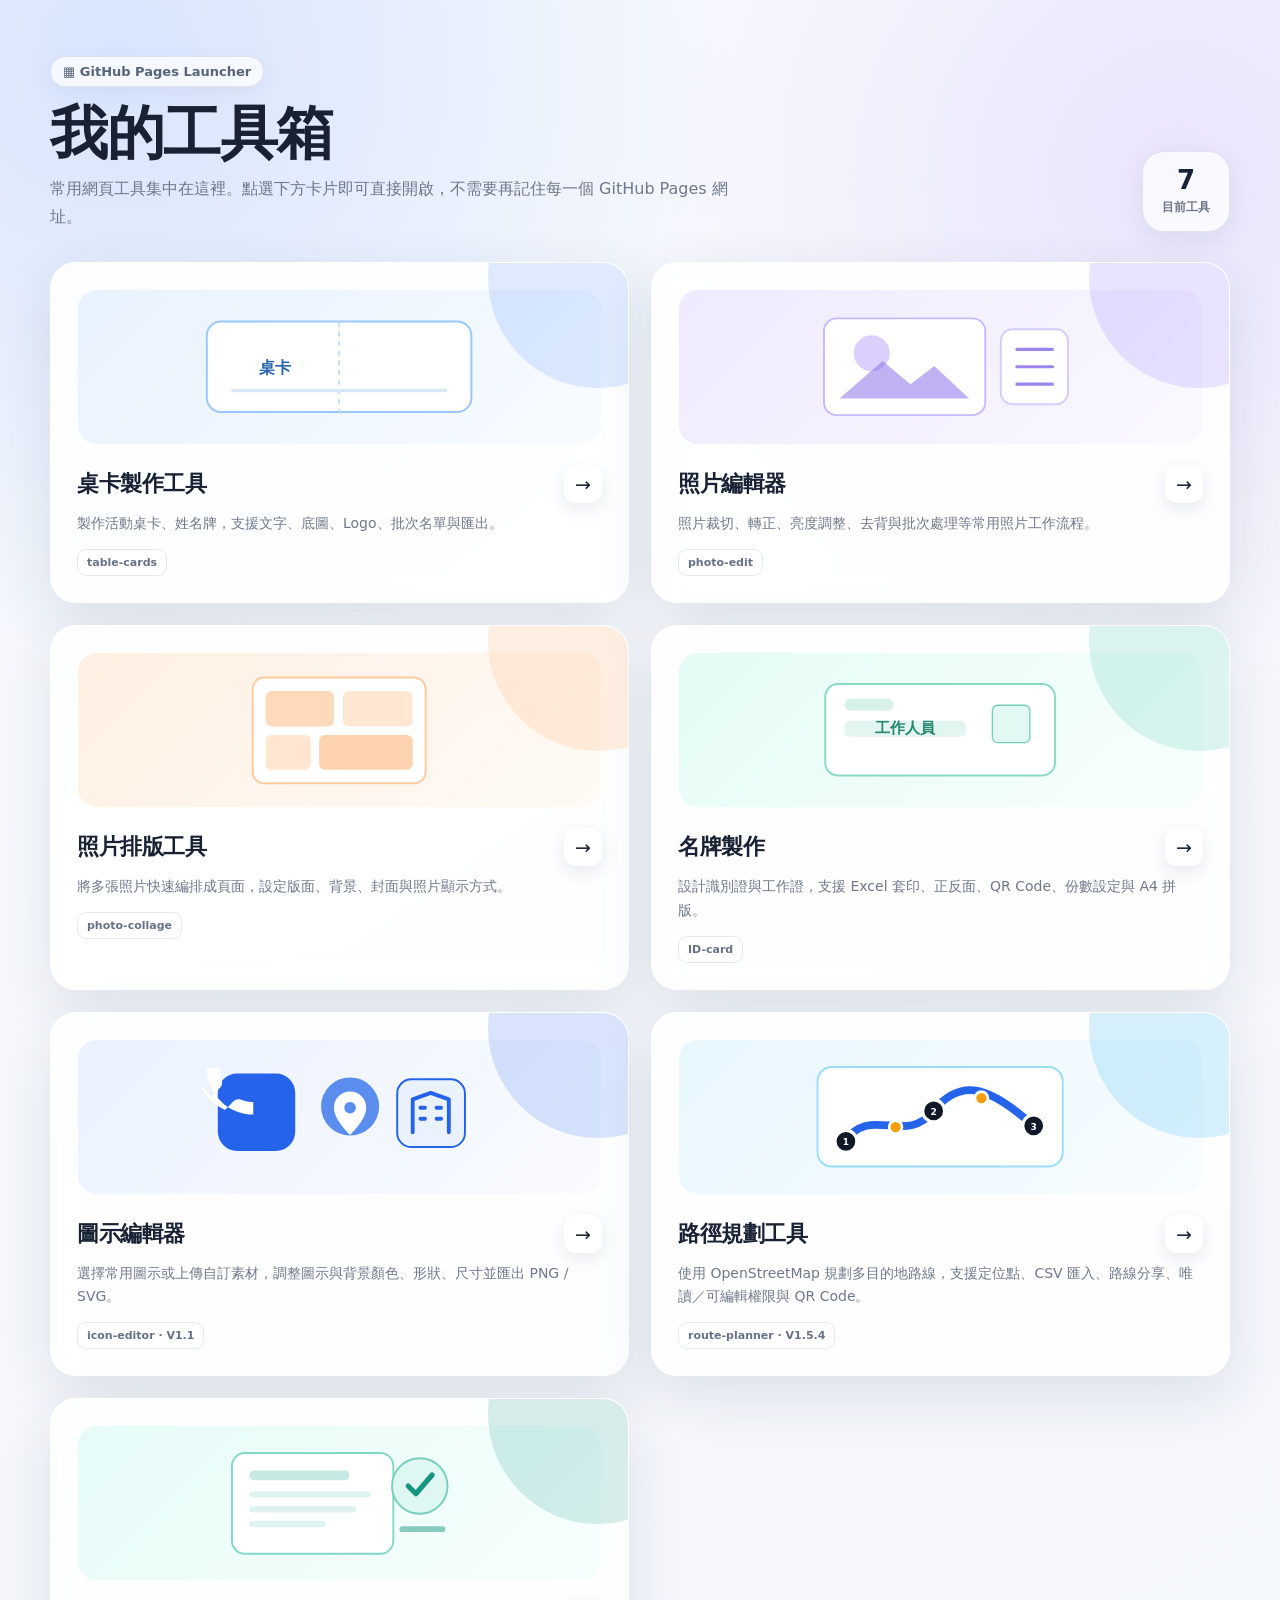
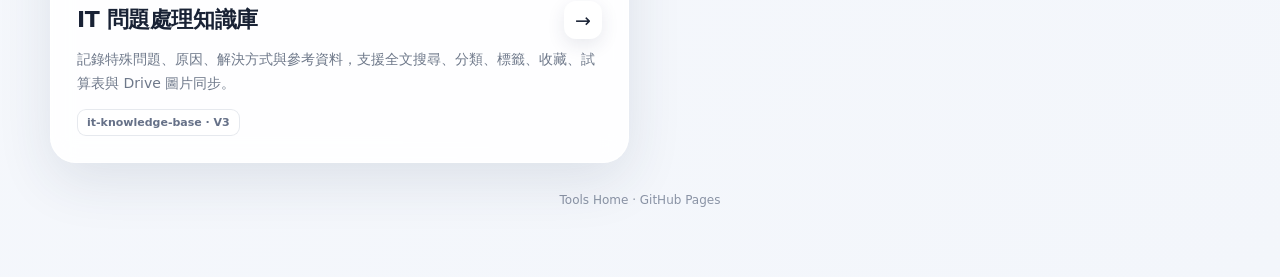
==== commit 8fefe429: "Update tools home IT knowledge base card to V3" ====
--- a/index.html
+++ b/index.html
@@ -26,9 +26,9 @@
 <a class="card idcard" href="https://squall021.github.io/ID-card/" aria-label="開啟名牌製作工具"><div class="art"><svg viewBox="0 0 520 210" aria-hidden="true"><rect x="82" y="34" width="356" height="142" rx="20" fill="#fff" stroke="#8bd9c5" stroke-width="3"/><rect x="112" y="57" width="76" height="18" rx="9" fill="#35b995" opacity=".2"/><rect x="112" y="91" width="188" height="25" rx="8" fill="#35b995" opacity=".14"/><rect x="341" y="67" width="58" height="58" rx="8" fill="#e2f8f2" stroke="#74cdb5" stroke-width="2"/><text x="206" y="110" text-anchor="middle" font-size="24" font-weight="700" fill="#25866f">工作人員</text></svg></div><div class="card-head"><h2>名牌製作</h2><span class="arrow">→</span></div><p>設計識別證與工作證，支援 Excel 套印、正反面、QR Code、份數設定與 A4 拼版。</p><span class="tag">ID-card</span></a>
 <a class="card iconeditor" href="https://squall021.github.io/icon-editor/" aria-label="開啟圖示編輯器"><div class="art"><svg viewBox="0 0 520 210" aria-hidden="true"><rect x="72" y="38" width="120" height="120" rx="30" fill="#2563eb"/><path d="M103 91c15 29 25 39 54 54l18-18c5-5 11-6 17-4 9 3 18 5 26 5v27c-55 0-100-45-100-100h27c0 8 2 17 5 26 2 6 1 12-4 17l-18 18" transform="translate(-30 -10) scale(.72)" fill="#fff"/><rect x="232" y="44" width="90" height="90" rx="45" fill="#5b8def"/><path d="M277 66c-14 0-25 11-25 25 0 19 25 42 25 42s25-23 25-42c0-14-11-25-25-25zm0 34a9 9 0 1 1 0-18 9 9 0 0 1 0 18z" fill="#fff"/><rect x="350" y="47" width="105" height="105" rx="22" fill="#eaf1ff" stroke="#2563eb" stroke-width="3"/><path d="M374 129V78l28-10 28 10v51M386 91h7M411 91h7M386 108h7M411 108h7" fill="none" stroke="#2563eb" stroke-width="6" stroke-linecap="round" stroke-linejoin="round"/></svg></div><div class="card-head"><h2>圖示編輯器</h2><span class="arrow">→</span></div><p>選擇常用圖示或上傳自訂素材，調整圖示與背景顏色、形狀、尺寸並匯出 PNG / SVG。</p><span class="tag">icon-editor · V1.1</span></a>
 <a class="card routeplanner" href="https://squall021.github.io/route-planner/" aria-label="開啟路徑規劃工具"><div class="art"><svg viewBox="0 0 520 210" aria-hidden="true"><rect x="70" y="28" width="380" height="154" rx="22" fill="#fff" stroke="#9bdcf6" stroke-width="3"/><path d="M112 145C150 84 206 151 250 96S340 61 406 120" fill="none" stroke="#2563eb" stroke-width="12" stroke-linecap="round" stroke-linejoin="round"/><circle cx="114" cy="143" r="17" fill="#111827" stroke="#fff" stroke-width="5"/><circle cx="250" cy="96" r="17" fill="#111827" stroke="#fff" stroke-width="5"/><circle cx="405" cy="119" r="17" fill="#111827" stroke="#fff" stroke-width="5"/><circle cx="191" cy="121" r="10" fill="#f59e0b" stroke="#fff" stroke-width="4"/><circle cx="324" cy="76" r="10" fill="#f59e0b" stroke="#fff" stroke-width="4"/><text x="114" y="149" text-anchor="middle" font-size="14" font-weight="800" fill="#fff">1</text><text x="250" y="102" text-anchor="middle" font-size="14" font-weight="800" fill="#fff">2</text><text x="405" y="125" text-anchor="middle" font-size="14" font-weight="800" fill="#fff">3</text></svg></div><div class="card-head"><h2>路徑規劃工具</h2><span class="arrow">→</span></div><p>使用 OpenStreetMap 規劃多目的地路線，支援定位點、CSV 匯入、路線分享、唯讀／可編輯權限與 QR Code。</p><span class="tag">route-planner · V1.5.4</span></a>
-<a class="card knowledge" href="https://squall021.github.io/it-knowledge-base/" aria-label="開啟 IT 問題處理知識庫"><div class="art"><svg viewBox="0 0 520 210" aria-hidden="true"><rect x="94" y="28" width="250" height="156" rx="20" fill="#fff" stroke="#82d8c9" stroke-width="3"/><rect x="121" y="55" width="155" height="15" rx="7" fill="#19a38c" opacity=".24"/><rect x="121" y="87" width="188" height="10" rx="5" fill="#19a38c" opacity=".14"/><rect x="121" y="110" width="166" height="10" rx="5" fill="#19a38c" opacity=".14"/><rect x="121" y="133" width="118" height="10" rx="5" fill="#19a38c" opacity=".14"/><circle cx="385" cy="79" r="43" fill="#dff7f2" stroke="#76cfbe" stroke-width="3"/><path d="M367 79l12 12 25-29" fill="none" stroke="#15947f" stroke-width="8" stroke-linecap="round" stroke-linejoin="round"/><path d="M358 146h62" stroke="#15947f" stroke-width="9" stroke-linecap="round" opacity=".48"/></svg></div><div class="card-head"><h2>IT 問題處理知識庫</h2><span class="arrow">→</span></div><p>記錄特殊問題、原因、解決方式與參考資料，支援全文搜尋、分類、標籤、收藏與雲端同步。</p><span class="tag">it-knowledge-base · V2</span></a>
+<a class="card knowledge" href="https://squall021.github.io/it-knowledge-base/" aria-label="開啟 IT 問題處理知識庫"><div class="art"><svg viewBox="0 0 520 210" aria-hidden="true"><rect x="94" y="28" width="250" height="156" rx="20" fill="#fff" stroke="#82d8c9" stroke-width="3"/><rect x="121" y="55" width="155" height="15" rx="7" fill="#19a38c" opacity=".24"/><rect x="121" y="87" width="188" height="10" rx="5" fill="#19a38c" opacity=".14"/><rect x="121" y="110" width="166" height="10" rx="5" fill="#19a38c" opacity=".14"/><rect x="121" y="133" width="118" height="10" rx="5" fill="#19a38c" opacity=".14"/><circle cx="385" cy="79" r="43" fill="#dff7f2" stroke="#76cfbe" stroke-width="3"/><path d="M367 79l12 12 25-29" fill="none" stroke="#15947f" stroke-width="8" stroke-linecap="round" stroke-linejoin="round"/><path d="M358 146h62" stroke="#15947f" stroke-width="9" stroke-linecap="round" opacity=".48"/></svg></div><div class="card-head"><h2>IT 問題處理知識庫</h2><span class="arrow">→</span></div><p>記錄特殊問題、原因、解決方式與參考資料，支援全文搜尋、分類、標籤、收藏、試算表與 Drive 圖片同步。</p><span class="tag">it-knowledge-base · V3</span></a>
 </section>
 <footer>Tools Home · GitHub Pages</footer>
 </main>
 </body>
-</html>
+</html>
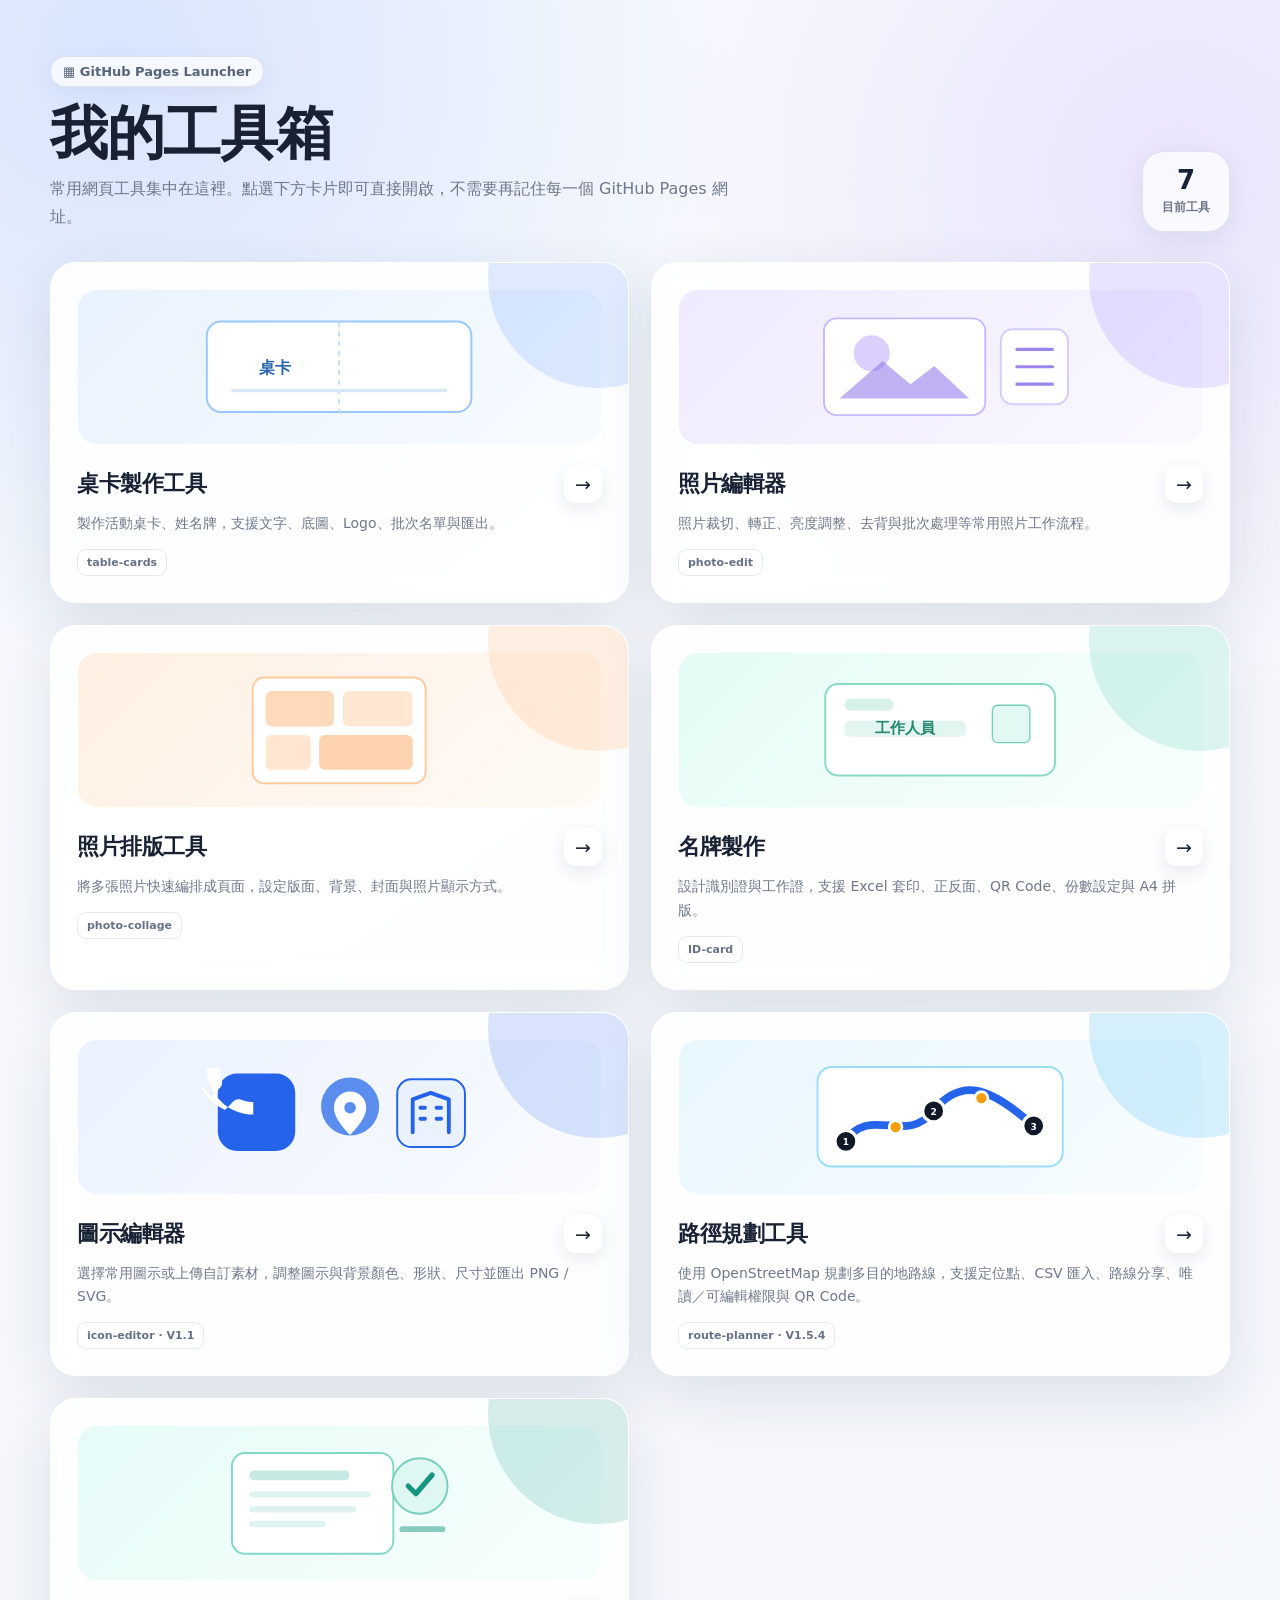
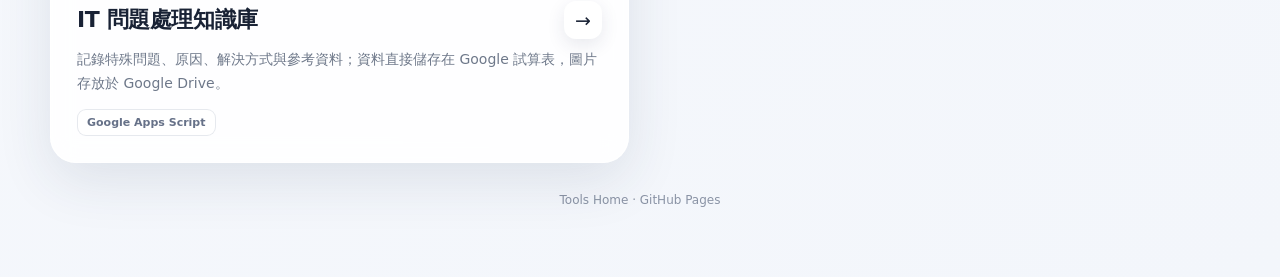
==== commit 2d3de3ec: "Point IT knowledge base toolbox card to Apps Script web app" ====
--- a/index.html
+++ b/index.html
@@ -26,7 +26,7 @@
 <a class="card idcard" href="https://squall021.github.io/ID-card/" aria-label="開啟名牌製作工具"><div class="art"><svg viewBox="0 0 520 210" aria-hidden="true"><rect x="82" y="34" width="356" height="142" rx="20" fill="#fff" stroke="#8bd9c5" stroke-width="3"/><rect x="112" y="57" width="76" height="18" rx="9" fill="#35b995" opacity=".2"/><rect x="112" y="91" width="188" height="25" rx="8" fill="#35b995" opacity=".14"/><rect x="341" y="67" width="58" height="58" rx="8" fill="#e2f8f2" stroke="#74cdb5" stroke-width="2"/><text x="206" y="110" text-anchor="middle" font-size="24" font-weight="700" fill="#25866f">工作人員</text></svg></div><div class="card-head"><h2>名牌製作</h2><span class="arrow">→</span></div><p>設計識別證與工作證，支援 Excel 套印、正反面、QR Code、份數設定與 A4 拼版。</p><span class="tag">ID-card</span></a>
 <a class="card iconeditor" href="https://squall021.github.io/icon-editor/" aria-label="開啟圖示編輯器"><div class="art"><svg viewBox="0 0 520 210" aria-hidden="true"><rect x="72" y="38" width="120" height="120" rx="30" fill="#2563eb"/><path d="M103 91c15 29 25 39 54 54l18-18c5-5 11-6 17-4 9 3 18 5 26 5v27c-55 0-100-45-100-100h27c0 8 2 17 5 26 2 6 1 12-4 17l-18 18" transform="translate(-30 -10) scale(.72)" fill="#fff"/><rect x="232" y="44" width="90" height="90" rx="45" fill="#5b8def"/><path d="M277 66c-14 0-25 11-25 25 0 19 25 42 25 42s25-23 25-42c0-14-11-25-25-25zm0 34a9 9 0 1 1 0-18 9 9 0 0 1 0 18z" fill="#fff"/><rect x="350" y="47" width="105" height="105" rx="22" fill="#eaf1ff" stroke="#2563eb" stroke-width="3"/><path d="M374 129V78l28-10 28 10v51M386 91h7M411 91h7M386 108h7M411 108h7" fill="none" stroke="#2563eb" stroke-width="6" stroke-linecap="round" stroke-linejoin="round"/></svg></div><div class="card-head"><h2>圖示編輯器</h2><span class="arrow">→</span></div><p>選擇常用圖示或上傳自訂素材，調整圖示與背景顏色、形狀、尺寸並匯出 PNG / SVG。</p><span class="tag">icon-editor · V1.1</span></a>
 <a class="card routeplanner" href="https://squall021.github.io/route-planner/" aria-label="開啟路徑規劃工具"><div class="art"><svg viewBox="0 0 520 210" aria-hidden="true"><rect x="70" y="28" width="380" height="154" rx="22" fill="#fff" stroke="#9bdcf6" stroke-width="3"/><path d="M112 145C150 84 206 151 250 96S340 61 406 120" fill="none" stroke="#2563eb" stroke-width="12" stroke-linecap="round" stroke-linejoin="round"/><circle cx="114" cy="143" r="17" fill="#111827" stroke="#fff" stroke-width="5"/><circle cx="250" cy="96" r="17" fill="#111827" stroke="#fff" stroke-width="5"/><circle cx="405" cy="119" r="17" fill="#111827" stroke="#fff" stroke-width="5"/><circle cx="191" cy="121" r="10" fill="#f59e0b" stroke="#fff" stroke-width="4"/><circle cx="324" cy="76" r="10" fill="#f59e0b" stroke="#fff" stroke-width="4"/><text x="114" y="149" text-anchor="middle" font-size="14" font-weight="800" fill="#fff">1</text><text x="250" y="102" text-anchor="middle" font-size="14" font-weight="800" fill="#fff">2</text><text x="405" y="125" text-anchor="middle" font-size="14" font-weight="800" fill="#fff">3</text></svg></div><div class="card-head"><h2>路徑規劃工具</h2><span class="arrow">→</span></div><p>使用 OpenStreetMap 規劃多目的地路線，支援定位點、CSV 匯入、路線分享、唯讀／可編輯權限與 QR Code。</p><span class="tag">route-planner · V1.5.4</span></a>
-<a class="card knowledge" href="https://squall021.github.io/it-knowledge-base/" aria-label="開啟 IT 問題處理知識庫"><div class="art"><svg viewBox="0 0 520 210" aria-hidden="true"><rect x="94" y="28" width="250" height="156" rx="20" fill="#fff" stroke="#82d8c9" stroke-width="3"/><rect x="121" y="55" width="155" height="15" rx="7" fill="#19a38c" opacity=".24"/><rect x="121" y="87" width="188" height="10" rx="5" fill="#19a38c" opacity=".14"/><rect x="121" y="110" width="166" height="10" rx="5" fill="#19a38c" opacity=".14"/><rect x="121" y="133" width="118" height="10" rx="5" fill="#19a38c" opacity=".14"/><circle cx="385" cy="79" r="43" fill="#dff7f2" stroke="#76cfbe" stroke-width="3"/><path d="M367 79l12 12 25-29" fill="none" stroke="#15947f" stroke-width="8" stroke-linecap="round" stroke-linejoin="round"/><path d="M358 146h62" stroke="#15947f" stroke-width="9" stroke-linecap="round" opacity=".48"/></svg></div><div class="card-head"><h2>IT 問題處理知識庫</h2><span class="arrow">→</span></div><p>記錄特殊問題、原因、解決方式與參考資料，支援全文搜尋、分類、標籤、收藏、試算表與 Drive 圖片同步。</p><span class="tag">it-knowledge-base · V3</span></a>
+<a class="card knowledge" href="https://script.google.com/macros/s/AKfycbw3EKyF6JklNH8o-5qNsfWs-Ra4sh7tf52tB00YieVcHJUgbrg1BltepWJzDWqhQylY/exec" aria-label="開啟 IT 問題處理知識庫"><div class="art"><svg viewBox="0 0 520 210" aria-hidden="true"><rect x="94" y="28" width="250" height="156" rx="20" fill="#fff" stroke="#82d8c9" stroke-width="3"/><rect x="121" y="55" width="155" height="15" rx="7" fill="#19a38c" opacity=".24"/><rect x="121" y="87" width="188" height="10" rx="5" fill="#19a38c" opacity=".14"/><rect x="121" y="110" width="166" height="10" rx="5" fill="#19a38c" opacity=".14"/><rect x="121" y="133" width="118" height="10" rx="5" fill="#19a38c" opacity=".14"/><circle cx="385" cy="79" r="43" fill="#dff7f2" stroke="#76cfbe" stroke-width="3"/><path d="M367 79l12 12 25-29" fill="none" stroke="#15947f" stroke-width="8" stroke-linecap="round" stroke-linejoin="round"/><path d="M358 146h62" stroke="#15947f" stroke-width="9" stroke-linecap="round" opacity=".48"/></svg></div><div class="card-head"><h2>IT 問題處理知識庫</h2><span class="arrow">→</span></div><p>記錄特殊問題、原因、解決方式與參考資料；資料直接儲存在 Google 試算表，圖片存放於 Google Drive。</p><span class="tag">Google Apps Script</span></a>
 </section>
 <footer>Tools Home · GitHub Pages</footer>
 </main>
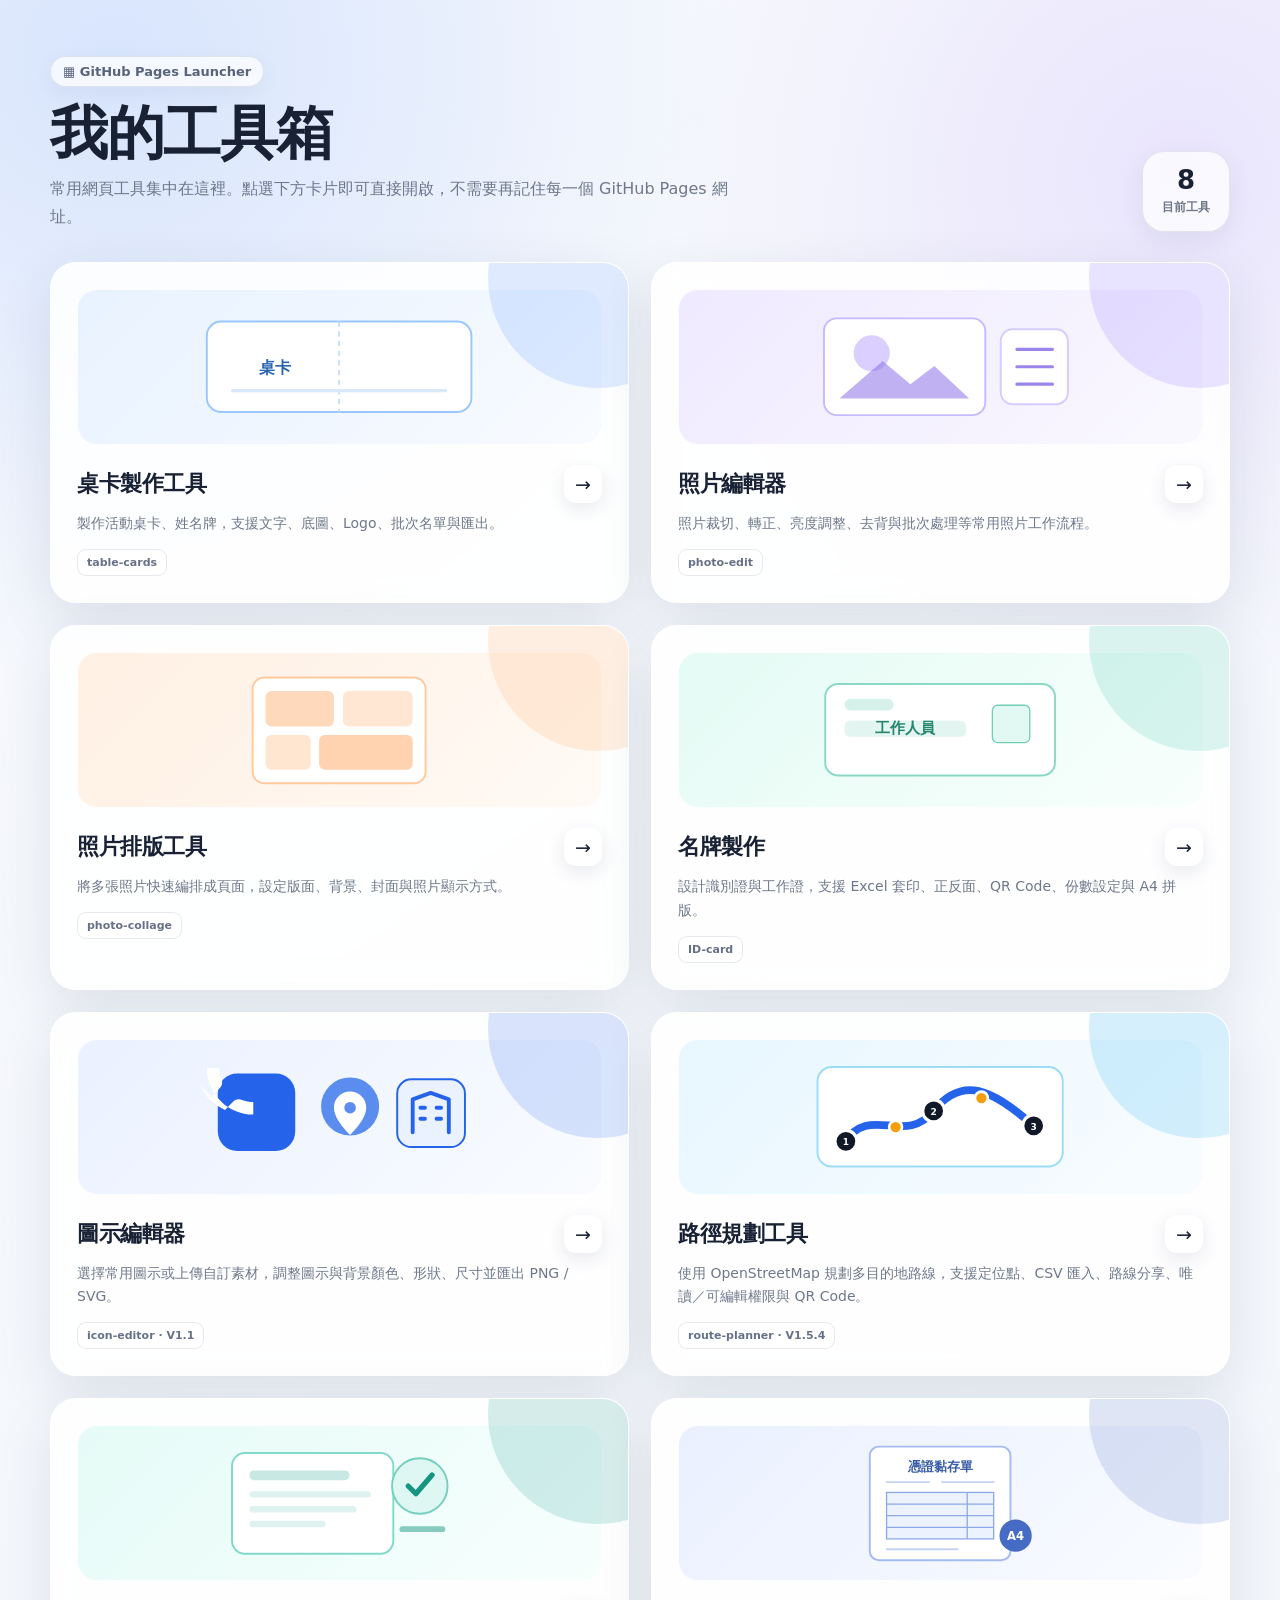
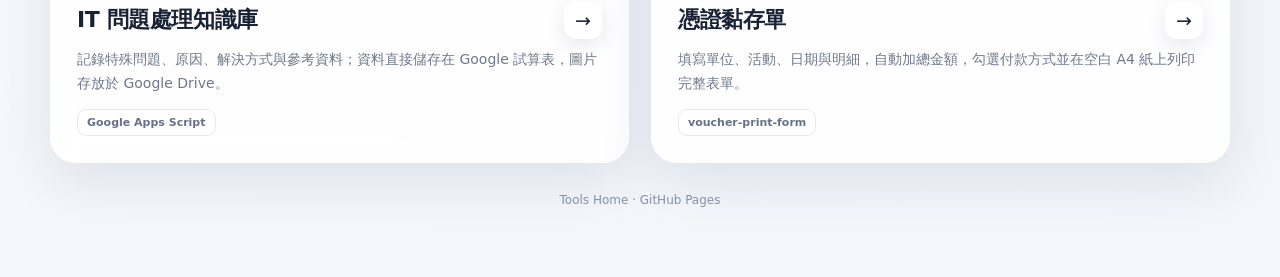
==== commit f1dcfc4a: "Add voucher form printing tool to tools homepage" ====
--- a/index.html
+++ b/index.html
@@ -12,13 +12,13 @@
 a{color:inherit;text-decoration:none}.shell{width:min(1180px,calc(100% - 40px));margin:auto;padding:56px 0 70px}.hero{display:flex;align-items:flex-end;justify-content:space-between;gap:24px;margin-bottom:30px}.eyebrow{display:inline-flex;align-items:center;gap:8px;padding:7px 12px;border:1px solid var(--line);border-radius:999px;background:rgba(255,255,255,.72);font-size:13px;font-weight:800;color:#58647b;box-shadow:0 6px 20px rgba(45,61,95,.06)}
 h1{margin:15px 0 10px;font-size:clamp(36px,5vw,58px);line-height:1.08;letter-spacing:-1.5px}.hero p{max-width:690px;margin:0;color:var(--muted);font-size:16px;line-height:1.8}.count{flex:0 0 auto;padding:15px 19px;border:1px solid var(--line);border-radius:22px;background:rgba(255,255,255,.74);box-shadow:0 8px 25px rgba(35,52,86,.07);text-align:center}.count strong{display:block;font-size:26px;line-height:1}.count span{display:block;margin-top:6px;color:var(--muted);font-size:12px;font-weight:700}
 .grid{display:grid;grid-template-columns:repeat(2,minmax(0,1fr));gap:22px}.card{position:relative;min-height:330px;padding:26px;overflow:hidden;border:1px solid rgba(255,255,255,.9);border-radius:var(--radius);background:var(--panel);box-shadow:var(--shadow);backdrop-filter:blur(12px);transition:.22s ease}.card:hover{transform:translateY(-6px);box-shadow:var(--shadow-hover);border-color:rgba(95,118,160,.24)}.card:focus-visible{outline:4px solid rgba(61,118,255,.25);outline-offset:4px}.card::after{content:"";position:absolute;width:220px;height:220px;right:-80px;top:-95px;border-radius:50%;background:var(--glow);opacity:.75}.art{height:156px;display:flex;align-items:center;justify-content:center;position:relative;overflow:hidden;border:1px solid rgba(255,255,255,.8);border-radius:20px;background:var(--art-bg)}.art svg{width:88%;height:88%;position:relative;z-index:1}.card-head{display:flex;align-items:center;justify-content:space-between;gap:14px;margin-top:20px}.card h2{margin:0;font-size:22px;letter-spacing:-.4px}.arrow{width:38px;height:38px;display:grid;place-items:center;border-radius:12px;background:#fff;box-shadow:0 6px 18px rgba(35,52,86,.1);font-size:19px;transition:transform .2s ease}.card:hover .arrow{transform:translateX(3px)}.card p{margin:9px 0 0;color:var(--muted);font-size:14px;line-height:1.7}.tag{display:inline-block;margin-top:13px;padding:6px 9px;border:1px solid var(--line);border-radius:9px;background:rgba(255,255,255,.72);color:#667188;font-size:11px;font-weight:800}
-.table{--glow:rgba(74,142,255,.23);--art-bg:linear-gradient(135deg,#e8f2ff,#f8fbff)}.edit{--glow:rgba(127,92,255,.21);--art-bg:linear-gradient(135deg,#efeaff,#faf8ff)}.collage{--glow:rgba(255,158,79,.22);--art-bg:linear-gradient(135deg,#fff0e3,#fffaf5)}.idcard{--glow:rgba(45,190,156,.22);--art-bg:linear-gradient(135deg,#e5fbf5,#f8fffc)}.iconeditor{--glow:rgba(35,99,235,.22);--art-bg:linear-gradient(135deg,#eaf1ff,#f9fbff)}.routeplanner{--glow:rgba(14,165,233,.22);--art-bg:linear-gradient(135deg,#e8f7ff,#f8fcff)}.knowledge{--glow:rgba(13,148,136,.22);--art-bg:linear-gradient(135deg,#e6fbf7,#f7fffd)}
+.table{--glow:rgba(74,142,255,.23);--art-bg:linear-gradient(135deg,#e8f2ff,#f8fbff)}.edit{--glow:rgba(127,92,255,.21);--art-bg:linear-gradient(135deg,#efeaff,#faf8ff)}.collage{--glow:rgba(255,158,79,.22);--art-bg:linear-gradient(135deg,#fff0e3,#fffaf5)}.idcard{--glow:rgba(45,190,156,.22);--art-bg:linear-gradient(135deg,#e5fbf5,#f8fffc)}.iconeditor{--glow:rgba(35,99,235,.22);--art-bg:linear-gradient(135deg,#eaf1ff,#f9fbff)}.routeplanner{--glow:rgba(14,165,233,.22);--art-bg:linear-gradient(135deg,#e8f7ff,#f8fcff)}.voucher{--glow:rgba(70,107,196,.22);--art-bg:linear-gradient(135deg,#eaf0ff,#f9fbff)}.knowledge{--glow:rgba(13,148,136,.22);--art-bg:linear-gradient(135deg,#e6fbf7,#f7fffd)}
 footer{margin-top:30px;text-align:center;color:#8a93a5;font-size:12px}@media(max-width:760px){.shell{width:min(100% - 24px,1180px);padding:34px 0 45px}.hero{align-items:flex-start}.count{display:none}.grid{grid-template-columns:1fr}.card{min-height:310px;padding:20px}.art{height:145px}}@media(prefers-reduced-motion:reduce){.card,.arrow{transition:none}.card:hover{transform:none}}
 </style>
 </head>
 <body>
 <main class="shell">
-<header class="hero"><div><div class="eyebrow">▦ GitHub Pages Launcher</div><h1>我的工具箱</h1><p>常用網頁工具集中在這裡。點選下方卡片即可直接開啟，不需要再記住每一個 GitHub Pages 網址。</p></div><div class="count"><strong>7</strong><span>目前工具</span></div></header>
+<header class="hero"><div><div class="eyebrow">▦ GitHub Pages Launcher</div><h1>我的工具箱</h1><p>常用網頁工具集中在這裡。點選下方卡片即可直接開啟，不需要再記住每一個 GitHub Pages 網址。</p></div><div class="count"><strong>8</strong><span>目前工具</span></div></header>
 <section class="grid" aria-label="工具清單">
 <a class="card table" href="https://squall021.github.io/table-cards/" aria-label="開啟桌卡製作工具"><div class="art"><svg viewBox="0 0 520 210" aria-hidden="true"><rect x="55" y="35" width="410" height="140" rx="22" fill="#fff" stroke="#9bc7ff" stroke-width="3"/><path d="M260 35v140" stroke="#c6ddf8" stroke-width="3" stroke-dasharray="8 7"/><path d="M95 142h330" stroke="#d9e8f8" stroke-width="5" stroke-linecap="round"/><text x="161" y="114" text-anchor="middle" font-size="25" font-weight="700" fill="#2864ad">桌卡</text></svg></div><div class="card-head"><h2>桌卡製作工具</h2><span class="arrow">→</span></div><p>製作活動桌卡、姓名牌，支援文字、底圖、Logo、批次名單與匯出。</p><span class="tag">table-cards</span></a>
 <a class="card edit" href="https://squall021.github.io/photo-edit/" aria-label="開啟照片編輯器"><div class="art"><svg viewBox="0 0 520 210" aria-hidden="true"><rect x="80" y="30" width="250" height="150" rx="20" fill="#fff" stroke="#c7b9ff" stroke-width="3"/><circle cx="154" cy="84" r="28" fill="#dacfff"/><path d="M104 154l67-58 43 36 37-28 54 50z" fill="#8b72e8" opacity=".54"/><g transform="translate(354 47)"><rect width="104" height="116" rx="18" fill="#fff" stroke="#d6ccff" stroke-width="3"/><path d="M25 31h55M25 58h55M25 85h55" stroke="#9b85ec" stroke-width="5" stroke-linecap="round"/></g></svg></div><div class="card-head"><h2>照片編輯器</h2><span class="arrow">→</span></div><p>照片裁切、轉正、亮度調整、去背與批次處理等常用照片工作流程。</p><span class="tag">photo-edit</span></a>
@@ -27,6 +27,7 @@
 <a class="card iconeditor" href="https://squall021.github.io/icon-editor/" aria-label="開啟圖示編輯器"><div class="art"><svg viewBox="0 0 520 210" aria-hidden="true"><rect x="72" y="38" width="120" height="120" rx="30" fill="#2563eb"/><path d="M103 91c15 29 25 39 54 54l18-18c5-5 11-6 17-4 9 3 18 5 26 5v27c-55 0-100-45-100-100h27c0 8 2 17 5 26 2 6 1 12-4 17l-18 18" transform="translate(-30 -10) scale(.72)" fill="#fff"/><rect x="232" y="44" width="90" height="90" rx="45" fill="#5b8def"/><path d="M277 66c-14 0-25 11-25 25 0 19 25 42 25 42s25-23 25-42c0-14-11-25-25-25zm0 34a9 9 0 1 1 0-18 9 9 0 0 1 0 18z" fill="#fff"/><rect x="350" y="47" width="105" height="105" rx="22" fill="#eaf1ff" stroke="#2563eb" stroke-width="3"/><path d="M374 129V78l28-10 28 10v51M386 91h7M411 91h7M386 108h7M411 108h7" fill="none" stroke="#2563eb" stroke-width="6" stroke-linecap="round" stroke-linejoin="round"/></svg></div><div class="card-head"><h2>圖示編輯器</h2><span class="arrow">→</span></div><p>選擇常用圖示或上傳自訂素材，調整圖示與背景顏色、形狀、尺寸並匯出 PNG / SVG。</p><span class="tag">icon-editor · V1.1</span></a>
 <a class="card routeplanner" href="https://squall021.github.io/route-planner/" aria-label="開啟路徑規劃工具"><div class="art"><svg viewBox="0 0 520 210" aria-hidden="true"><rect x="70" y="28" width="380" height="154" rx="22" fill="#fff" stroke="#9bdcf6" stroke-width="3"/><path d="M112 145C150 84 206 151 250 96S340 61 406 120" fill="none" stroke="#2563eb" stroke-width="12" stroke-linecap="round" stroke-linejoin="round"/><circle cx="114" cy="143" r="17" fill="#111827" stroke="#fff" stroke-width="5"/><circle cx="250" cy="96" r="17" fill="#111827" stroke="#fff" stroke-width="5"/><circle cx="405" cy="119" r="17" fill="#111827" stroke="#fff" stroke-width="5"/><circle cx="191" cy="121" r="10" fill="#f59e0b" stroke="#fff" stroke-width="4"/><circle cx="324" cy="76" r="10" fill="#f59e0b" stroke="#fff" stroke-width="4"/><text x="114" y="149" text-anchor="middle" font-size="14" font-weight="800" fill="#fff">1</text><text x="250" y="102" text-anchor="middle" font-size="14" font-weight="800" fill="#fff">2</text><text x="405" y="125" text-anchor="middle" font-size="14" font-weight="800" fill="#fff">3</text></svg></div><div class="card-head"><h2>路徑規劃工具</h2><span class="arrow">→</span></div><p>使用 OpenStreetMap 規劃多目的地路線，支援定位點、CSV 匯入、路線分享、唯讀／可編輯權限與 QR Code。</p><span class="tag">route-planner · V1.5.4</span></a>
 <a class="card knowledge" href="https://script.google.com/macros/s/AKfycbw3EKyF6JklNH8o-5qNsfWs-Ra4sh7tf52tB00YieVcHJUgbrg1BltepWJzDWqhQylY/exec" aria-label="開啟 IT 問題處理知識庫"><div class="art"><svg viewBox="0 0 520 210" aria-hidden="true"><rect x="94" y="28" width="250" height="156" rx="20" fill="#fff" stroke="#82d8c9" stroke-width="3"/><rect x="121" y="55" width="155" height="15" rx="7" fill="#19a38c" opacity=".24"/><rect x="121" y="87" width="188" height="10" rx="5" fill="#19a38c" opacity=".14"/><rect x="121" y="110" width="166" height="10" rx="5" fill="#19a38c" opacity=".14"/><rect x="121" y="133" width="118" height="10" rx="5" fill="#19a38c" opacity=".14"/><circle cx="385" cy="79" r="43" fill="#dff7f2" stroke="#76cfbe" stroke-width="3"/><path d="M367 79l12 12 25-29" fill="none" stroke="#15947f" stroke-width="8" stroke-linecap="round" stroke-linejoin="round"/><path d="M358 146h62" stroke="#15947f" stroke-width="9" stroke-linecap="round" opacity=".48"/></svg></div><div class="card-head"><h2>IT 問題處理知識庫</h2><span class="arrow">→</span></div><p>記錄特殊問題、原因、解決方式與參考資料；資料直接儲存在 Google 試算表，圖片存放於 Google Drive。</p><span class="tag">Google Apps Script</span></a>
+<a class="card voucher" href="https://squall021.github.io/voucher-print-form/" aria-label="開啟憑證黏存單列印工具"><div class="art"><svg viewBox="0 0 520 210" aria-hidden="true"><rect x="151" y="18" width="218" height="176" rx="14" fill="#fff" stroke="#a5baf4" stroke-width="3"/><text x="260" y="56" text-anchor="middle" font-size="20" font-weight="700" fill="#385ba8">憑證黏存單</text><path d="M177 73h66M263 73h80" stroke="#c5d3f2" stroke-width="3" stroke-linecap="round"/><rect x="177" y="89" width="166" height="72" fill="#edf2ff" stroke="#8ca8e7" stroke-width="2"/><path d="M302 89v72M177 107h166M177 125h166M177 143h166" stroke="#8ca8e7" stroke-width="2"/><path d="M177 177h110" stroke="#c5d3f2" stroke-width="3" stroke-linecap="round"/><circle cx="377" cy="156" r="25" fill="#466bc4"/><text x="377" y="162" text-anchor="middle" font-size="18" font-weight="700" fill="#fff">A4</text></svg></div><div class="card-head"><h2>憑證黏存單</h2><span class="arrow">→</span></div><p>填寫單位、活動、日期與明細，自動加總金額，勾選付款方式並在空白 A4 紙上列印完整表單。</p><span class="tag">voucher-print-form</span></a>
 </section>
 <footer>Tools Home · GitHub Pages</footer>
 </main>
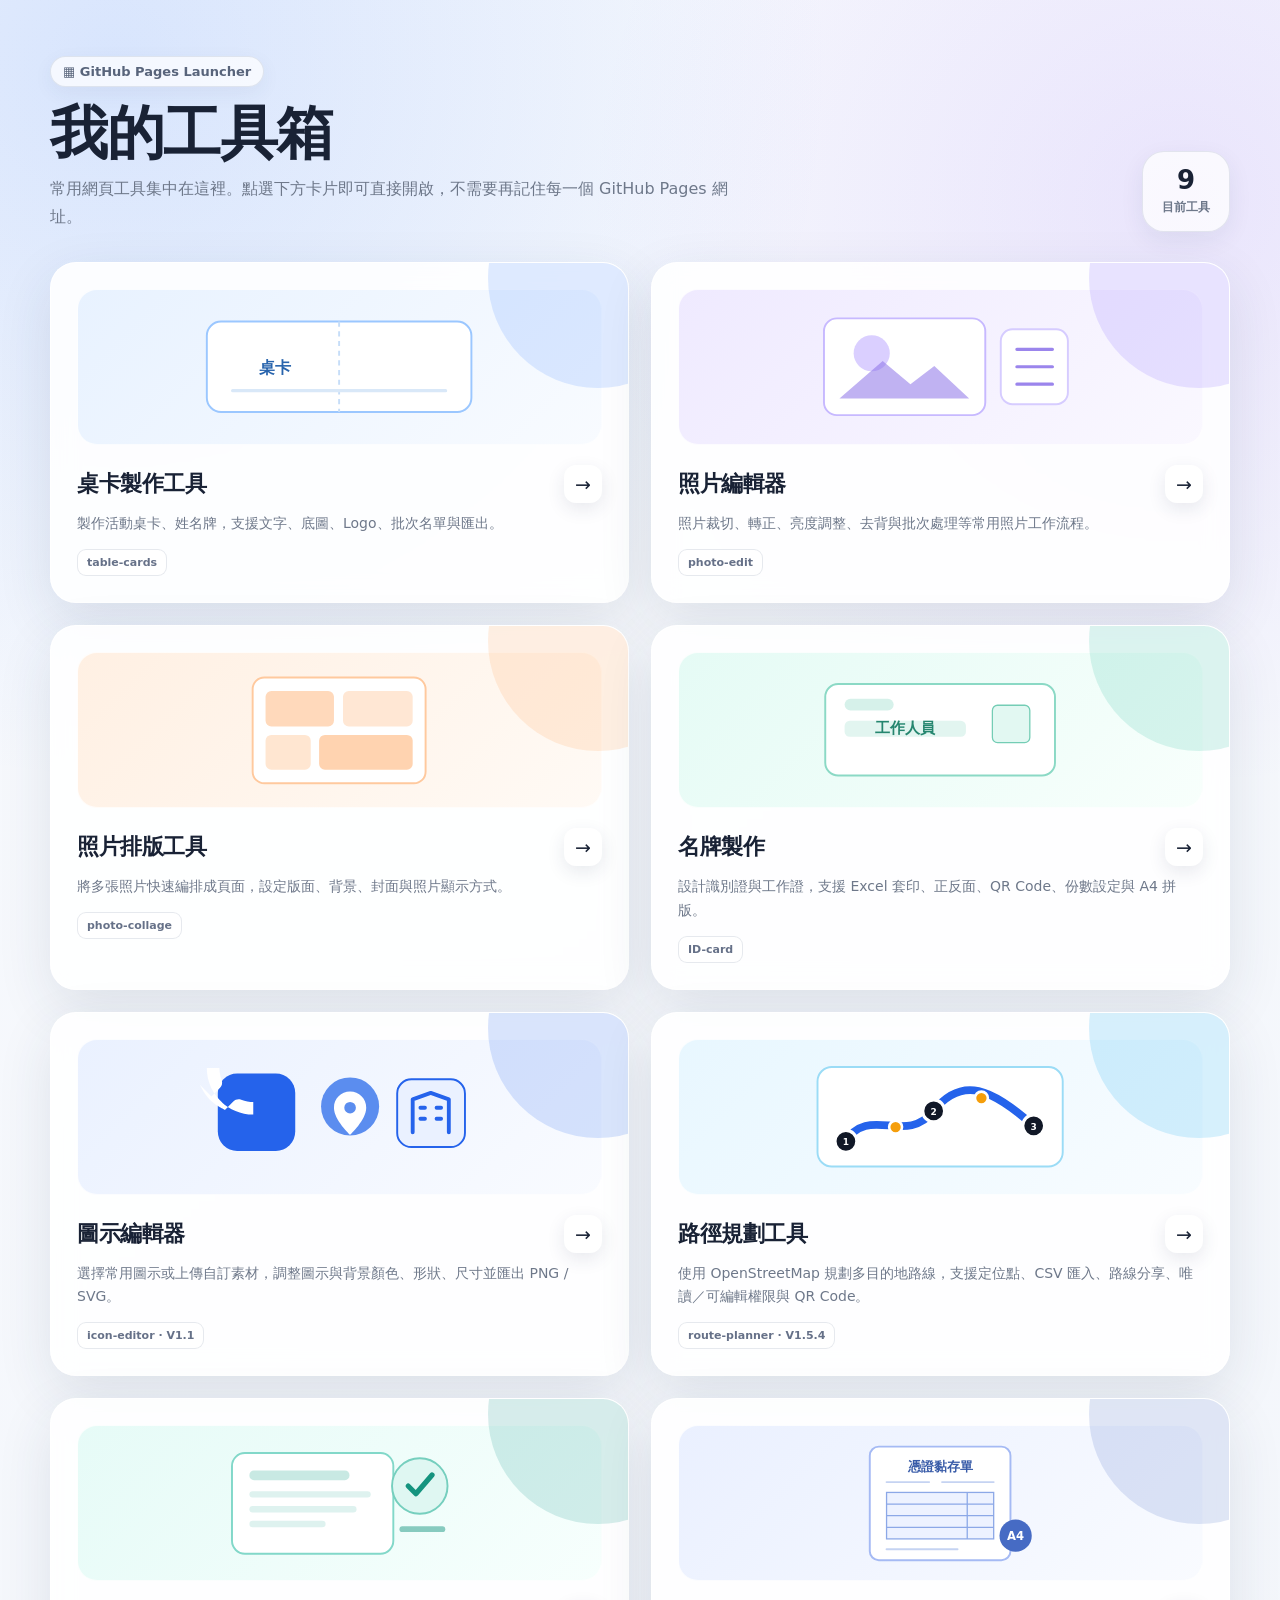
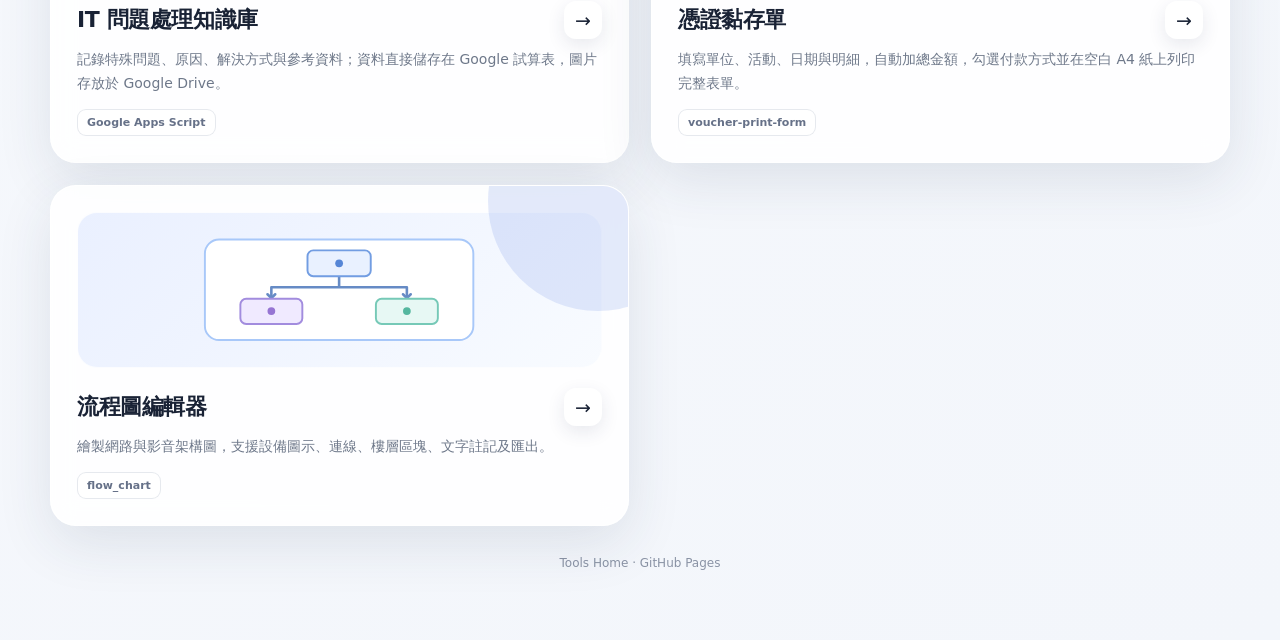
==== commit bfd95480: "首頁新增流程圖編輯器連結" ====
--- a/index.html
+++ b/index.html
@@ -13,12 +13,13 @@
 h1{margin:15px 0 10px;font-size:clamp(36px,5vw,58px);line-height:1.08;letter-spacing:-1.5px}.hero p{max-width:690px;margin:0;color:var(--muted);font-size:16px;line-height:1.8}.count{flex:0 0 auto;padding:15px 19px;border:1px solid var(--line);border-radius:22px;background:rgba(255,255,255,.74);box-shadow:0 8px 25px rgba(35,52,86,.07);text-align:center}.count strong{display:block;font-size:26px;line-height:1}.count span{display:block;margin-top:6px;color:var(--muted);font-size:12px;font-weight:700}
 .grid{display:grid;grid-template-columns:repeat(2,minmax(0,1fr));gap:22px}.card{position:relative;min-height:330px;padding:26px;overflow:hidden;border:1px solid rgba(255,255,255,.9);border-radius:var(--radius);background:var(--panel);box-shadow:var(--shadow);backdrop-filter:blur(12px);transition:.22s ease}.card:hover{transform:translateY(-6px);box-shadow:var(--shadow-hover);border-color:rgba(95,118,160,.24)}.card:focus-visible{outline:4px solid rgba(61,118,255,.25);outline-offset:4px}.card::after{content:"";position:absolute;width:220px;height:220px;right:-80px;top:-95px;border-radius:50%;background:var(--glow);opacity:.75}.art{height:156px;display:flex;align-items:center;justify-content:center;position:relative;overflow:hidden;border:1px solid rgba(255,255,255,.8);border-radius:20px;background:var(--art-bg)}.art svg{width:88%;height:88%;position:relative;z-index:1}.card-head{display:flex;align-items:center;justify-content:space-between;gap:14px;margin-top:20px}.card h2{margin:0;font-size:22px;letter-spacing:-.4px}.arrow{width:38px;height:38px;display:grid;place-items:center;border-radius:12px;background:#fff;box-shadow:0 6px 18px rgba(35,52,86,.1);font-size:19px;transition:transform .2s ease}.card:hover .arrow{transform:translateX(3px)}.card p{margin:9px 0 0;color:var(--muted);font-size:14px;line-height:1.7}.tag{display:inline-block;margin-top:13px;padding:6px 9px;border:1px solid var(--line);border-radius:9px;background:rgba(255,255,255,.72);color:#667188;font-size:11px;font-weight:800}
 .table{--glow:rgba(74,142,255,.23);--art-bg:linear-gradient(135deg,#e8f2ff,#f8fbff)}.edit{--glow:rgba(127,92,255,.21);--art-bg:linear-gradient(135deg,#efeaff,#faf8ff)}.collage{--glow:rgba(255,158,79,.22);--art-bg:linear-gradient(135deg,#fff0e3,#fffaf5)}.idcard{--glow:rgba(45,190,156,.22);--art-bg:linear-gradient(135deg,#e5fbf5,#f8fffc)}.iconeditor{--glow:rgba(35,99,235,.22);--art-bg:linear-gradient(135deg,#eaf1ff,#f9fbff)}.routeplanner{--glow:rgba(14,165,233,.22);--art-bg:linear-gradient(135deg,#e8f7ff,#f8fcff)}.voucher{--glow:rgba(70,107,196,.22);--art-bg:linear-gradient(135deg,#eaf0ff,#f9fbff)}.knowledge{--glow:rgba(13,148,136,.22);--art-bg:linear-gradient(135deg,#e6fbf7,#f7fffd)}
+.flowchart{--glow:rgba(93,126,226,.22);--art-bg:linear-gradient(135deg,#eaf0ff,#f8fbff)}
 footer{margin-top:30px;text-align:center;color:#8a93a5;font-size:12px}@media(max-width:760px){.shell{width:min(100% - 24px,1180px);padding:34px 0 45px}.hero{align-items:flex-start}.count{display:none}.grid{grid-template-columns:1fr}.card{min-height:310px;padding:20px}.art{height:145px}}@media(prefers-reduced-motion:reduce){.card,.arrow{transition:none}.card:hover{transform:none}}
 </style>
 </head>
 <body>
 <main class="shell">
-<header class="hero"><div><div class="eyebrow">▦ GitHub Pages Launcher</div><h1>我的工具箱</h1><p>常用網頁工具集中在這裡。點選下方卡片即可直接開啟，不需要再記住每一個 GitHub Pages 網址。</p></div><div class="count"><strong>8</strong><span>目前工具</span></div></header>
+<header class="hero"><div><div class="eyebrow">▦ GitHub Pages Launcher</div><h1>我的工具箱</h1><p>常用網頁工具集中在這裡。點選下方卡片即可直接開啟，不需要再記住每一個 GitHub Pages 網址。</p></div><div class="count"><strong>9</strong><span>目前工具</span></div></header>
 <section class="grid" aria-label="工具清單">
 <a class="card table" href="https://squall021.github.io/table-cards/" aria-label="開啟桌卡製作工具"><div class="art"><svg viewBox="0 0 520 210" aria-hidden="true"><rect x="55" y="35" width="410" height="140" rx="22" fill="#fff" stroke="#9bc7ff" stroke-width="3"/><path d="M260 35v140" stroke="#c6ddf8" stroke-width="3" stroke-dasharray="8 7"/><path d="M95 142h330" stroke="#d9e8f8" stroke-width="5" stroke-linecap="round"/><text x="161" y="114" text-anchor="middle" font-size="25" font-weight="700" fill="#2864ad">桌卡</text></svg></div><div class="card-head"><h2>桌卡製作工具</h2><span class="arrow">→</span></div><p>製作活動桌卡、姓名牌，支援文字、底圖、Logo、批次名單與匯出。</p><span class="tag">table-cards</span></a>
 <a class="card edit" href="https://squall021.github.io/photo-edit/" aria-label="開啟照片編輯器"><div class="art"><svg viewBox="0 0 520 210" aria-hidden="true"><rect x="80" y="30" width="250" height="150" rx="20" fill="#fff" stroke="#c7b9ff" stroke-width="3"/><circle cx="154" cy="84" r="28" fill="#dacfff"/><path d="M104 154l67-58 43 36 37-28 54 50z" fill="#8b72e8" opacity=".54"/><g transform="translate(354 47)"><rect width="104" height="116" rx="18" fill="#fff" stroke="#d6ccff" stroke-width="3"/><path d="M25 31h55M25 58h55M25 85h55" stroke="#9b85ec" stroke-width="5" stroke-linecap="round"/></g></svg></div><div class="card-head"><h2>照片編輯器</h2><span class="arrow">→</span></div><p>照片裁切、轉正、亮度調整、去背與批次處理等常用照片工作流程。</p><span class="tag">photo-edit</span></a>
@@ -28,6 +29,7 @@
 <a class="card routeplanner" href="https://squall021.github.io/route-planner/" aria-label="開啟路徑規劃工具"><div class="art"><svg viewBox="0 0 520 210" aria-hidden="true"><rect x="70" y="28" width="380" height="154" rx="22" fill="#fff" stroke="#9bdcf6" stroke-width="3"/><path d="M112 145C150 84 206 151 250 96S340 61 406 120" fill="none" stroke="#2563eb" stroke-width="12" stroke-linecap="round" stroke-linejoin="round"/><circle cx="114" cy="143" r="17" fill="#111827" stroke="#fff" stroke-width="5"/><circle cx="250" cy="96" r="17" fill="#111827" stroke="#fff" stroke-width="5"/><circle cx="405" cy="119" r="17" fill="#111827" stroke="#fff" stroke-width="5"/><circle cx="191" cy="121" r="10" fill="#f59e0b" stroke="#fff" stroke-width="4"/><circle cx="324" cy="76" r="10" fill="#f59e0b" stroke="#fff" stroke-width="4"/><text x="114" y="149" text-anchor="middle" font-size="14" font-weight="800" fill="#fff">1</text><text x="250" y="102" text-anchor="middle" font-size="14" font-weight="800" fill="#fff">2</text><text x="405" y="125" text-anchor="middle" font-size="14" font-weight="800" fill="#fff">3</text></svg></div><div class="card-head"><h2>路徑規劃工具</h2><span class="arrow">→</span></div><p>使用 OpenStreetMap 規劃多目的地路線，支援定位點、CSV 匯入、路線分享、唯讀／可編輯權限與 QR Code。</p><span class="tag">route-planner · V1.5.4</span></a>
 <a class="card knowledge" href="https://script.google.com/macros/s/AKfycbw3EKyF6JklNH8o-5qNsfWs-Ra4sh7tf52tB00YieVcHJUgbrg1BltepWJzDWqhQylY/exec" aria-label="開啟 IT 問題處理知識庫"><div class="art"><svg viewBox="0 0 520 210" aria-hidden="true"><rect x="94" y="28" width="250" height="156" rx="20" fill="#fff" stroke="#82d8c9" stroke-width="3"/><rect x="121" y="55" width="155" height="15" rx="7" fill="#19a38c" opacity=".24"/><rect x="121" y="87" width="188" height="10" rx="5" fill="#19a38c" opacity=".14"/><rect x="121" y="110" width="166" height="10" rx="5" fill="#19a38c" opacity=".14"/><rect x="121" y="133" width="118" height="10" rx="5" fill="#19a38c" opacity=".14"/><circle cx="385" cy="79" r="43" fill="#dff7f2" stroke="#76cfbe" stroke-width="3"/><path d="M367 79l12 12 25-29" fill="none" stroke="#15947f" stroke-width="8" stroke-linecap="round" stroke-linejoin="round"/><path d="M358 146h62" stroke="#15947f" stroke-width="9" stroke-linecap="round" opacity=".48"/></svg></div><div class="card-head"><h2>IT 問題處理知識庫</h2><span class="arrow">→</span></div><p>記錄特殊問題、原因、解決方式與參考資料；資料直接儲存在 Google 試算表，圖片存放於 Google Drive。</p><span class="tag">Google Apps Script</span></a>
 <a class="card voucher" href="https://squall021.github.io/voucher-print-form/" aria-label="開啟憑證黏存單列印工具"><div class="art"><svg viewBox="0 0 520 210" aria-hidden="true"><rect x="151" y="18" width="218" height="176" rx="14" fill="#fff" stroke="#a5baf4" stroke-width="3"/><text x="260" y="56" text-anchor="middle" font-size="20" font-weight="700" fill="#385ba8">憑證黏存單</text><path d="M177 73h66M263 73h80" stroke="#c5d3f2" stroke-width="3" stroke-linecap="round"/><rect x="177" y="89" width="166" height="72" fill="#edf2ff" stroke="#8ca8e7" stroke-width="2"/><path d="M302 89v72M177 107h166M177 125h166M177 143h166" stroke="#8ca8e7" stroke-width="2"/><path d="M177 177h110" stroke="#c5d3f2" stroke-width="3" stroke-linecap="round"/><circle cx="377" cy="156" r="25" fill="#466bc4"/><text x="377" y="162" text-anchor="middle" font-size="18" font-weight="700" fill="#fff">A4</text></svg></div><div class="card-head"><h2>憑證黏存單</h2><span class="arrow">→</span></div><p>填寫單位、活動、日期與明細，自動加總金額，勾選付款方式並在空白 A4 紙上列印完整表單。</p><span class="tag">voucher-print-form</span></a>
+<a class="card flowchart" href="https://squall021.github.io/flow_chart/" aria-label="開啟流程圖編輯器"><div class="art"><svg viewBox="0 0 520 210" aria-hidden="true"><rect x="52" y="27" width="416" height="156" rx="22" fill="#fff" stroke="#a8c8f9" stroke-width="3"/><g fill="none" stroke="#668bc5" stroke-width="4" stroke-linecap="round" stroke-linejoin="round"><path d="M260 77v24M260 101H155v17M260 101h105v17"/><path d="m149 112 6 6 6-6m198 0 6 6 6-6"/></g><rect x="211" y="44" width="98" height="40" rx="9" fill="#e9f1ff" stroke="#729de2" stroke-width="3"/><rect x="107" y="119" width="96" height="39" rx="9" fill="#f0eaff" stroke="#a28cde" stroke-width="3"/><rect x="317" y="119" width="96" height="39" rx="9" fill="#e7f8f4" stroke="#76c9b7" stroke-width="3"/><circle cx="260" cy="64" r="6" fill="#5686d6"/><circle cx="155" cy="138" r="6" fill="#9675d3"/><circle cx="365" cy="138" r="6" fill="#55b79f"/></svg></div><div class="card-head"><h2>流程圖編輯器</h2><span class="arrow">→</span></div><p>繪製網路與影音架構圖，支援設備圖示、連線、樓層區塊、文字註記及匯出。</p><span class="tag">flow_chart</span></a>
 </section>
 <footer>Tools Home · GitHub Pages</footer>
 </main>
